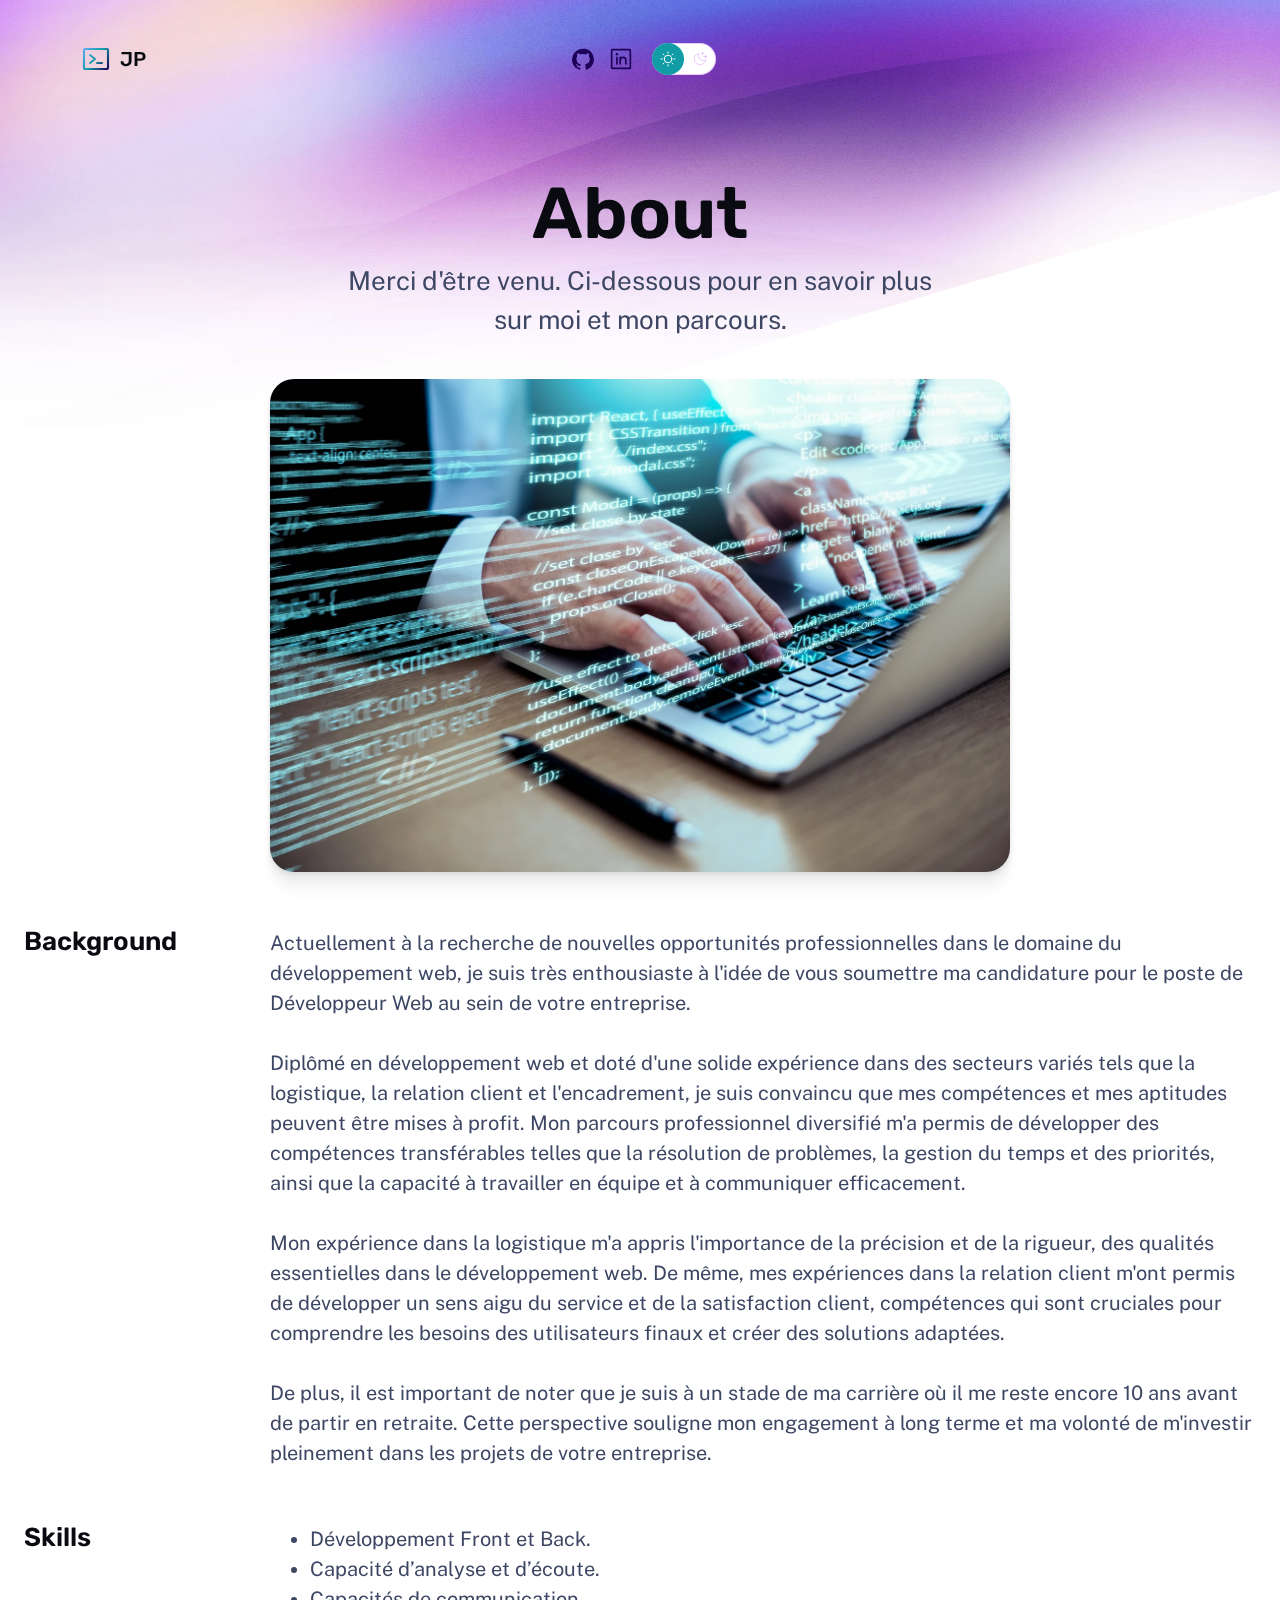
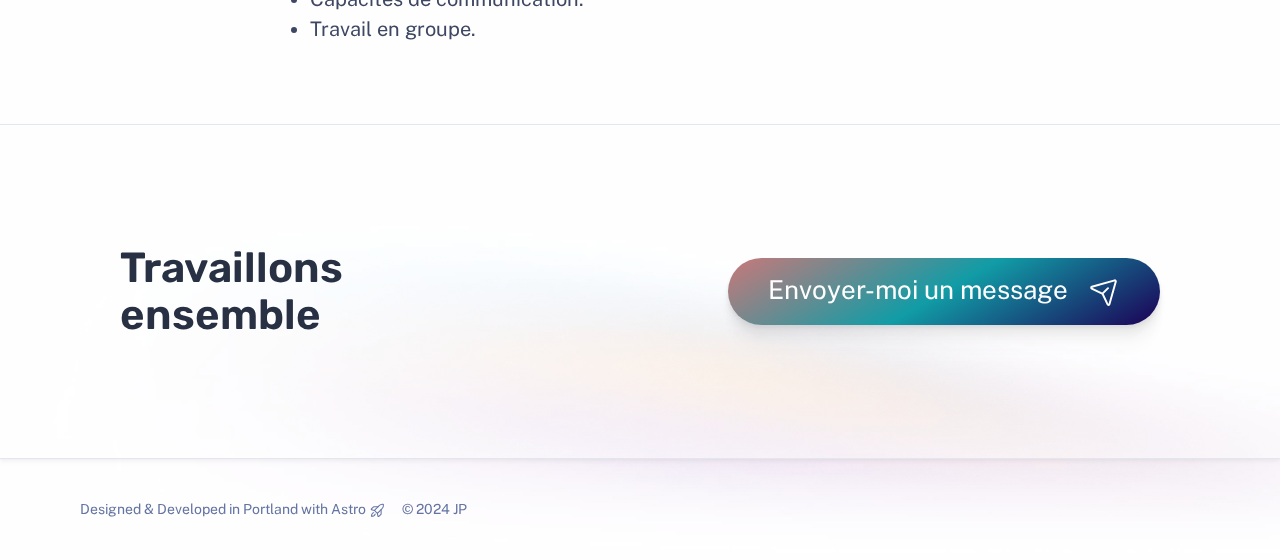
==== about/index.html @ 8d6f6d91 "first commit" ====
<!DOCTYPE html><html lang="fr" data-astro-cid-37fxchfa> <head><meta charset="UTF-8"><meta name="description" property="og:description" content="About Jean-Pierre François"><meta name="viewport" content="width=device-width"><meta name="generator" content="Astro v4.4.8"><title>About | JP</title><link rel="icon" type="image/svg+xml" href="/favicon.svg"><link rel="preconnect" href="https://fonts.googleapis.com"><link rel="preconnect" href="https://fonts.gstatic.com" crossorigin><link href="https://fonts.googleapis.com/css2?family=Public+Sans:ital,wght@0,400;0,700;1,400&family=Rubik:wght@500;600&display=swap" rel="stylesheet"><script>
	// This code is inlined in the head to make dark mode instant & blocking.
	const getThemePreference = () => {
		if (typeof localStorage !== 'undefined' && localStorage.getItem('theme')) {
			return localStorage.getItem('theme');
		}
		return window.matchMedia('(prefers-color-scheme: dark)').matches ? 'dark' : 'light';
	};
	const isDark = getThemePreference() === 'dark';
	document.documentElement.classList[isDark ? 'add' : 'remove']('theme-dark');

	if (typeof localStorage !== 'undefined') {
		// Watch the document element and persist user preference when it changes.
		const observer = new MutationObserver(() => {
			const isDark = document.documentElement.classList.contains('theme-dark');
			localStorage.setItem('theme', isDark ? 'dark' : 'light');
		});
		observer.observe(document.documentElement, { attributes: true, attributeFilter: ['class'] });
	}
</script><link rel="stylesheet" href="/_astro/about.D3i9K2QB.css" />
<style>a[data-astro-cid-balv45lp]{position:relative;display:flex;place-content:center;text-align:center;padding:.56em 2em;gap:.8em;color:var(--accent-text-over);text-decoration:none;line-height:1.1;border-radius:999rem;overflow:hidden;background:var(--gradient-accent-orange);box-shadow:var(--shadow-md);white-space:nowrap}@media (min-width: 20em){a[data-astro-cid-balv45lp]{font-size:var(--text-lg)}}a[data-astro-cid-balv45lp]:after{content:"";position:absolute;inset:0;pointer-events:none;transition:background-color var(--theme-transition);mix-blend-mode:overlay}a[data-astro-cid-balv45lp]:focus:after,a[data-astro-cid-balv45lp]:hover:after{background-color:hsla(var(--gray-999-basis),.3)}@media (min-width: 50em){a[data-astro-cid-balv45lp]{padding:1.125rem 2.5rem;font-size:var(--text-xl)}}aside[data-astro-cid-rcdzuq3a]{display:flex;flex-direction:column;align-items:center;gap:3rem;border-top:1px solid var(--gray-800);border-bottom:1px solid var(--gray-800);padding:5rem 1.5rem;background-color:var(--gray-999_40);box-shadow:var(--shadow-sm)}h2[data-astro-cid-rcdzuq3a]{font-size:var(--text-xl);text-align:center;max-width:15ch}@media (min-width: 50em){aside[data-astro-cid-rcdzuq3a]{padding:7.5rem;flex-direction:row;flex-wrap:wrap;justify-content:space-between}h2[data-astro-cid-rcdzuq3a]{font-size:var(--text-3xl);text-align:left}}
.about[data-astro-cid-kh7btl4r]{display:flex;flex-direction:column;gap:3.5rem}img[data-astro-cid-kh7btl4r]{margin-top:1.5rem;border-radius:1.5rem;box-shadow:var(--shadow-md)}section[data-astro-cid-kh7btl4r]{display:flex;flex-direction:column;gap:.5rem;color:var(--gray-200)}.section-title[data-astro-cid-kh7btl4r]{grid-column-start:1;font-size:var(--text-xl);color:var(--gray-0)}.content[data-astro-cid-kh7btl4r]{grid-column:2 / 4}.content[data-astro-cid-kh7btl4r] a{text-decoration:1px solid underline transparent;text-underline-offset:.25em;transition:text-decoration-color var(--theme-transition)}.content[data-astro-cid-kh7btl4r] a:hover,.content[data-astro-cid-kh7btl4r] a:focus{text-decoration-color:currentColor}@media (min-width: 50em){.about[data-astro-cid-kh7btl4r]{display:grid;grid-template-columns:1fr 60% 1fr}.about[data-astro-cid-kh7btl4r]>:first-child{grid-column-start:2}section[data-astro-cid-kh7btl4r]{display:contents;font-size:var(--text-lg)}}
svg[data-astro-cid-patnjmll]{vertical-align:middle;width:var(--size, 1em);height:var(--size, 1em)}
</style><script type="module">addEventListener("load",()=>document.documentElement.classList.add("loaded"));class i extends HTMLElement{constructor(){super(),this.appendChild(this.querySelector("template").content.cloneNode(!0));const t=this.querySelector("button"),e=document.getElementById("menu-content");e.hidden=!0,e.classList.add("menu-content");const n=s=>{t.setAttribute("aria-expanded",s?"true":"false"),e.hidden=!s};t.addEventListener("click",()=>n(e.hidden));const d=s=>{n(s.matches),t.hidden=s.matches},c=window.matchMedia("(min-width: 50em)");d(c),c.addEventListener("change",d)}}customElements.define("menu-button",i);class a extends HTMLElement{constructor(){super();const t=this.querySelector("button"),e=n=>{document.documentElement.classList[n?"add":"remove"]("theme-dark"),t.setAttribute("aria-pressed",String(n))};t.addEventListener("click",()=>e(!this.isDark())),e(this.isDark())}isDark(){return document.documentElement.classList.contains("theme-dark")}}customElements.define("theme-toggle",a);
</script></head> <body data-astro-cid-37fxchfa> <div class="stack backgrounds" data-astro-cid-37fxchfa> <nav data-astro-cid-dmqpwcec> <div class="menu-header" data-astro-cid-dmqpwcec> <a href="/" class="site-title" data-astro-cid-dmqpwcec> <svg xmlns="http://www.w3.org/2000/svg" width="40" height="40" viewBox="0 0 256 256" aria-hidden="true" stroke="url(#icon-gradient-3jbp74mn3)" fill="url(#icon-gradient-3jbp74mn3)" style="--size:1.6em" class="astro-patnjmll" data-astro-cid-patnjmll> <g data-astro-cid-patnjmll><path fill="none" stroke-linecap="round" stroke-linejoin="round" stroke-width="16" d="m80 96 40 32-40 32m56 0h40"/><rect width="192" height="160" x="32" y="48" fill="none" stroke-linecap="round" stroke-linejoin="round" stroke-width="16.97" rx="8.5"/></g> <linearGradient id="icon-gradient-3jbp74mn3" x1="23" x2="235" y1="43" y2="202" gradientUnits="userSpaceOnUse" data-astro-cid-patnjmll> <stop stop-color="var(--gradient-stop-1)" data-astro-cid-patnjmll></stop> <stop offset=".5" stop-color="var(--gradient-stop-2)" data-astro-cid-patnjmll></stop> <stop offset="1" stop-color="var(--gradient-stop-3)" data-astro-cid-patnjmll></stop> </linearGradient> </svg> 
JP
</a> <menu-button data-astro-cid-dmqpwcec> <template data-astro-cid-dmqpwcec> <button class="menu-button" aria-expanded="false" data-astro-cid-dmqpwcec> <span class="sr-only" data-astro-cid-dmqpwcec>Menu</span> <svg xmlns="http://www.w3.org/2000/svg" width="40" height="40" viewBox="0 0 256 256" aria-hidden="true" stroke="currentcolor" fill="currentcolor" class="astro-patnjmll" data-astro-cid-patnjmll> <g data-astro-cid-patnjmll><path stroke-linecap="round" stroke-linejoin="round" stroke-width="16" d="M40 128h176M40 64h176M40 192h176"/></g>  </svg>  </button> </template> </menu-button> </div> <!-- 	<noscript>
		<ul class="nav-items">
			{
				textLinks.map(({ label, href }) => (
					<li>
						<a
							aria-current={Astro.url.pathname === href}
							class:list={[
								'link',
								{
									active:
										Astro.url.pathname === href ||
										(href !== '/' && Astro.url.pathname.startsWith(href)),
								},
							]}
							href={href}
						>
							{label}
						</a>
					</li>
				))
			}
		</ul>
	</noscript> --> <noscript> <div class="menu-footer" data-astro-cid-dmqpwcec> <div class="socials" data-astro-cid-dmqpwcec> <a href="https://github.com/JeanPierreF" class="social" data-astro-cid-dmqpwcec> <span class="sr-only" data-astro-cid-dmqpwcec>GitHub</span> <svg xmlns="http://www.w3.org/2000/svg" width="40" height="40" viewBox="0 0 256 256" aria-hidden="true" stroke="currentcolor" fill="currentcolor" class="astro-patnjmll" data-astro-cid-patnjmll> <g data-astro-cid-patnjmll><g stroke-linecap="round" stroke-linejoin="round"><path fill="none" stroke-width="14.7" d="M55.7 167.2c13.9 1 21.3 13.1 22.2 14.6 4.2 7.2 10.4 9.6 18.3 7.1l1.1-3.4a60.3 60.3 0 0 1-25.8-11.9c-12-10.1-18-25.6-18-46.3"/><path fill="none" stroke-width="16" d="M61.4 205.1a24.5 24.5 0 0 1-3-6.1c-3.2-7.9-7.1-10.6-7.8-11.1l-1-.6c-2.4-1.6-9.5-6.5-7.2-13.9 1.4-4.5 6-7.2 12.3-7.2h.8c4 .3 7.6 1.5 10.7 3.2-9.1-10.1-13.6-24.3-13.6-42.3 0-11.3 3.5-21.7 10.1-30.4A46.7 46.7 0 0 1 65 67.3a8.3 8.3 0 0 1 5-4.7c2.8-.9 13.3-2.7 33.2 9.9a105 105 0 0 1 50.5 0c19.9-12.6 30.4-10.8 33.2-9.9 2.3.7 4.1 2.4 5 4.7 5 12.7 4 23.2 2.6 29.4 6.7 8.7 10 18.9 10 30.4 0 42.6-25.8 54.7-43.6 58.7 1.4 4.1 2.2 8.8 2.2 13.7l-.1 23.4v2.3"/><path fill="none" stroke-width="16" d="M160.9 185.7c1.4 4.1 2.2 8.8 2.2 13.7l-.1 23.4v2.3A98.6 98.6 0 1 0 61.4 205c-1.4-2.1-11.3-17.5-11.8-17.8-2.4-1.6-9.5-6.5-7.2-13.9 1.4-4.5 6-7.2 12.3-7.2h.8c4 .3 7.6 1.5 10.7 3.2-9.1-10.1-13.6-24.3-13.6-42.3 0-11.3 3.5-21.7 10.1-30.4A46.4 46.4 0 0 1 65 67.3a8.3 8.3 0 0 1 5-4.7c2.8-.9 13.3-2.7 33.2 9.9a105 105 0 0 1 50.5 0c19.9-12.6 30.4-10.8 33.2-9.9 2.3.7 4.1 2.4 5 4.7 5 12.7 4 23.2 2.6 29.4 6.7 8.7 10 18.9 10 30.4.1 42.6-25.8 54.7-43.6 58.6z"/><path fill="none" stroke-width="18.7" d="m170.1 203.3 17.3-12 17.2-18.7 9.5-26.6v-27.9l-9.5-27.5" /><path fill="none" stroke-width="22.7" d="m92.1 57.3 23.3-4.6 18.7-1.4 29.3 5.4m-110 32.6-8 16-4 21.4.6 20.3 3.4 13" /><path fill="none" stroke-width="13.3" d="M28.8 133a100 100 0 0 0 66.9 94.4v-8.7c-22.4 1.8-33-11.5-35.6-19.8-3.4-8.6-7.8-11.4-8.5-11.8"/></g></g>  </svg>  </a><a href="https://www.linkedin.com/in/jean-pierre-francois-687040258" class="social" data-astro-cid-dmqpwcec> <span class="sr-only" data-astro-cid-dmqpwcec>Linkedin</span> <svg xmlns="http://www.w3.org/2000/svg" width="40" height="40" viewBox="0 0 256 256" aria-hidden="true" stroke="currentcolor" fill="currentcolor" class="astro-patnjmll" data-astro-cid-patnjmll> <g data-astro-cid-patnjmll><rect width="184" height="184" x="36" y="36" fill="none" stroke-linecap="round" stroke-linejoin="round" stroke-width="16" rx="8"/><path fill="none" stroke-linecap="round" stroke-linejoin="round" stroke-width="16" d="M120 112v64m-32-64v64m32-36a28 28 0 0 1 56 0v36"/><circle stroke="none" cx="88" cy="80" r="12"/></g>  </svg>  </a> </div> </div> </noscript> <div id="menu-content" hidden data-astro-cid-dmqpwcec> <!-- 		<ul class="nav-items">
			{
				textLinks.map(({ label, href }) => (
					<li>
						<a
							aria-current={Astro.url.pathname === href}
							class:list={[
								'link',
								{
									active:
										Astro.url.pathname === href ||
										(href !== '/' && Astro.url.pathname.startsWith(href)),
								},
							]}
							href={href}
						>
							{label}
						</a>
					</li>
				))
			}
		</ul> --> <div class="menu-footer" data-astro-cid-dmqpwcec> <div class="socials" data-astro-cid-dmqpwcec> <a href="https://github.com/JeanPierreF" class="social" data-astro-cid-dmqpwcec> <span class="sr-only" data-astro-cid-dmqpwcec>GitHub</span> <svg xmlns="http://www.w3.org/2000/svg" width="40" height="40" viewBox="0 0 256 256" aria-hidden="true" stroke="currentcolor" fill="currentcolor" class="astro-patnjmll" data-astro-cid-patnjmll> <g data-astro-cid-patnjmll><g stroke-linecap="round" stroke-linejoin="round"><path fill="none" stroke-width="14.7" d="M55.7 167.2c13.9 1 21.3 13.1 22.2 14.6 4.2 7.2 10.4 9.6 18.3 7.1l1.1-3.4a60.3 60.3 0 0 1-25.8-11.9c-12-10.1-18-25.6-18-46.3"/><path fill="none" stroke-width="16" d="M61.4 205.1a24.5 24.5 0 0 1-3-6.1c-3.2-7.9-7.1-10.6-7.8-11.1l-1-.6c-2.4-1.6-9.5-6.5-7.2-13.9 1.4-4.5 6-7.2 12.3-7.2h.8c4 .3 7.6 1.5 10.7 3.2-9.1-10.1-13.6-24.3-13.6-42.3 0-11.3 3.5-21.7 10.1-30.4A46.7 46.7 0 0 1 65 67.3a8.3 8.3 0 0 1 5-4.7c2.8-.9 13.3-2.7 33.2 9.9a105 105 0 0 1 50.5 0c19.9-12.6 30.4-10.8 33.2-9.9 2.3.7 4.1 2.4 5 4.7 5 12.7 4 23.2 2.6 29.4 6.7 8.7 10 18.9 10 30.4 0 42.6-25.8 54.7-43.6 58.7 1.4 4.1 2.2 8.8 2.2 13.7l-.1 23.4v2.3"/><path fill="none" stroke-width="16" d="M160.9 185.7c1.4 4.1 2.2 8.8 2.2 13.7l-.1 23.4v2.3A98.6 98.6 0 1 0 61.4 205c-1.4-2.1-11.3-17.5-11.8-17.8-2.4-1.6-9.5-6.5-7.2-13.9 1.4-4.5 6-7.2 12.3-7.2h.8c4 .3 7.6 1.5 10.7 3.2-9.1-10.1-13.6-24.3-13.6-42.3 0-11.3 3.5-21.7 10.1-30.4A46.4 46.4 0 0 1 65 67.3a8.3 8.3 0 0 1 5-4.7c2.8-.9 13.3-2.7 33.2 9.9a105 105 0 0 1 50.5 0c19.9-12.6 30.4-10.8 33.2-9.9 2.3.7 4.1 2.4 5 4.7 5 12.7 4 23.2 2.6 29.4 6.7 8.7 10 18.9 10 30.4.1 42.6-25.8 54.7-43.6 58.6z"/><path fill="none" stroke-width="18.7" d="m170.1 203.3 17.3-12 17.2-18.7 9.5-26.6v-27.9l-9.5-27.5" /><path fill="none" stroke-width="22.7" d="m92.1 57.3 23.3-4.6 18.7-1.4 29.3 5.4m-110 32.6-8 16-4 21.4.6 20.3 3.4 13" /><path fill="none" stroke-width="13.3" d="M28.8 133a100 100 0 0 0 66.9 94.4v-8.7c-22.4 1.8-33-11.5-35.6-19.8-3.4-8.6-7.8-11.4-8.5-11.8"/></g></g>  </svg>  </a><a href="https://www.linkedin.com/in/jean-pierre-francois-687040258" class="social" data-astro-cid-dmqpwcec> <span class="sr-only" data-astro-cid-dmqpwcec>Linkedin</span> <svg xmlns="http://www.w3.org/2000/svg" width="40" height="40" viewBox="0 0 256 256" aria-hidden="true" stroke="currentcolor" fill="currentcolor" class="astro-patnjmll" data-astro-cid-patnjmll> <g data-astro-cid-patnjmll><rect width="184" height="184" x="36" y="36" fill="none" stroke-linecap="round" stroke-linejoin="round" stroke-width="16" rx="8"/><path fill="none" stroke-linecap="round" stroke-linejoin="round" stroke-width="16" d="M120 112v64m-32-64v64m32-36a28 28 0 0 1 56 0v36"/><circle stroke="none" cx="88" cy="80" r="12"/></g>  </svg>  </a> </div> <div class="theme-toggle" data-astro-cid-dmqpwcec> <theme-toggle data-astro-cid-x3pjskd3> <button data-astro-cid-x3pjskd3> <span class="sr-only" data-astro-cid-x3pjskd3>Dark theme</span> <span class="icon light" data-astro-cid-x3pjskd3><svg xmlns="http://www.w3.org/2000/svg" width="40" height="40" viewBox="0 0 256 256" aria-hidden="true" stroke="currentcolor" fill="currentcolor" class="astro-patnjmll" data-astro-cid-patnjmll> <g data-astro-cid-patnjmll><circle cx="128" cy="128" r="60" fill="none" stroke-linecap="round" stroke-linejoin="round" stroke-width="16"/><path fill="none" stroke-linecap="round" stroke-linejoin="round" stroke-width="16" d="M128 36V16M63 63 49 49m-13 79H16m47 65-14 14m79 13v20m65-47 14 14m13-79h20m-47-65 14-14"/></g>  </svg> </span> <span class="icon dark" data-astro-cid-x3pjskd3><svg xmlns="http://www.w3.org/2000/svg" width="40" height="40" viewBox="0 0 256 256" aria-hidden="true" stroke="currentcolor" fill="currentcolor" class="astro-patnjmll" data-astro-cid-patnjmll> <g data-astro-cid-patnjmll><path fill="none" stroke-linecap="round" stroke-linejoin="round" stroke-width="16" d="M216 112V64m24 24h-48m-24-64v32m16-16h-32m65 113A92 92 0 0 1 103 39h0a92 92 0 1 0 114 114Z"/></g>  </svg> </span> </button> </theme-toggle>   </div> </div> </div> </nav>    <div class="stack gap-20" data-astro-cid-kh7btl4r> <main class="wrapper about" data-astro-cid-kh7btl4r> <div class="hero stack gap-4 center" data-astro-cid-bbe6dxrz> <div class="stack gap-2" data-astro-cid-bbe6dxrz> <h1 class="title" data-astro-cid-bbe6dxrz>About</h1> <p class="tagline" data-astro-cid-bbe6dxrz>Merci d&#39;être venu. Ci-dessous pour en savoir plus sur moi et mon parcours.</p> </div>  <img width="1553" height="873" src="/assets/abouthero.webp" alt="Jeanine White at work with a colleague" data-astro-cid-kh7btl4r>  </div>  <section data-astro-cid-kh7btl4r> <h2 class="section-title" data-astro-cid-kh7btl4r>Background</h2> <div class="content" data-astro-cid-kh7btl4r> <p data-astro-cid-kh7btl4r>
Actuellement à la recherche de nouvelles opportunités professionnelles dans le domaine du développement web, je suis très enthousiaste à l'idée de vous soumettre ma candidature pour le poste de Développeur Web au sein de votre entreprise.
</p> <br data-astro-cid-kh7btl4r> <p data-astro-cid-kh7btl4r>
Diplômé en développement web et doté d'une solide expérience dans des secteurs variés tels que la logistique, la relation client et l'encadrement, je suis convaincu que mes compétences et mes aptitudes peuvent être mises à profit. Mon parcours professionnel diversifié m'a permis de développer des compétences transférables telles que la résolution de problèmes, la gestion du temps et des priorités, ainsi que la capacité à travailler en équipe et à communiquer efficacement.
</p> <br data-astro-cid-kh7btl4r> <p data-astro-cid-kh7btl4r>
Mon expérience dans la logistique m'a appris l'importance de la précision et de la rigueur, des qualités essentielles dans le développement web. De même, mes expériences dans la relation client m'ont permis de développer un sens aigu du service et de la satisfaction client, compétences qui sont cruciales pour comprendre les besoins des utilisateurs finaux et créer des solutions adaptées.
</p> <br data-astro-cid-kh7btl4r> <p data-astro-cid-kh7btl4r>
De plus, il est important de noter que je suis à un stade de ma carrière où il me reste encore 10 ans avant de partir en retraite. Cette perspective souligne mon engagement à long terme et ma volonté de m'investir pleinement dans les projets de votre entreprise.
</p> </div> </section> <section data-astro-cid-kh7btl4r> <h2 class="section-title" data-astro-cid-kh7btl4r>Skills</h2> <div class="content" data-astro-cid-kh7btl4r> <ul data-astro-cid-kh7btl4r> <li data-astro-cid-kh7btl4r>Développement Front et Back.</li> <li data-astro-cid-kh7btl4r>Capacité d’analyse et d’écoute.</li> <li data-astro-cid-kh7btl4r>Capacités de communication.</li> <li data-astro-cid-kh7btl4r>Travail en groupe.</li> </ul> </div> </section> </main> <aside data-astro-cid-rcdzuq3a> <h2 data-astro-cid-rcdzuq3a>Travaillons ensemble</h2> <a href="mailto:me@example.com" data-astro-cid-balv45lp>
Envoyer-moi un message
<svg xmlns="http://www.w3.org/2000/svg" width="40" height="40" viewBox="0 0 256 256" aria-hidden="true" stroke="currentcolor" fill="currentcolor" style="--size:1.2em" class="astro-patnjmll" data-astro-cid-patnjmll> <g data-astro-cid-patnjmll><path fill="none" stroke-linecap="round" stroke-linejoin="round" stroke-width="16" d="M210.3 35.9 23.9 88.4a8 8 0 0 0-1.2 15l85.6 40.5a7.8 7.8 0 0 1 3.8 3.8l40.5 85.6a8 8 0 0 0 15-1.2l52.5-186.4a7.9 7.9 0 0 0-9.8-9.8Zm-99.4 109.2 45.2-45.2"/></g>  </svg>  </a>  </aside>  </div>  <footer data-astro-cid-sz7xmlte> <div class="group" data-astro-cid-sz7xmlte> <p data-astro-cid-sz7xmlte>
Designed & Developed in Portland with <a href="https://astro.build/" data-astro-cid-sz7xmlte>Astro</a> <svg xmlns="http://www.w3.org/2000/svg" width="40" height="40" viewBox="0 0 256 256" aria-hidden="true" stroke="currentcolor" fill="currentcolor" style="--size:1.2em" class="astro-patnjmll" data-astro-cid-patnjmll> <g data-astro-cid-patnjmll><path fill="none" stroke-linecap="round" stroke-linejoin="round" stroke-width="16" d="M94.1 184.6c-11.4 33.9-56.6 33.9-56.6 33.9s0-45.2 33.9-56.6m124.5-56.5L128 173.3 82.7 128l67.9-67.9C176.3 34.4 202 34.7 213 36.3a7.8 7.8 0 0 1 6.7 6.7c1.6 11 1.9 36.7-23.8 62.4Z"/><path fill="none" stroke-linecap="round" stroke-linejoin="round" stroke-width="16" d="M184.6 116.7v64.6a8 8 0 0 1-2.4 5.6l-32.3 32.4a8 8 0 0 1-13.5-4.1l-8.4-41.9m11.3-101.9H74.7a8 8 0 0 0-5.6 2.4l-32.4 32.3a8 8 0 0 0 4.1 13.5l41.9 8.4"/></g>  </svg>  </p> <p data-astro-cid-sz7xmlte>&copy; 2024 JP</p> </div> <p class="socials" data-astro-cid-sz7xmlte> <!-- 		<a href="https://twitter.com/me"> Twitter</a>
		<a href="https://github.com/me"> GitHub</a>
		<a href="https://codepen.io/me"> CodePen</a> --> </p> </footer>  </div>   </body> </html>
---- _astro/about.D3i9K2QB.css ----
.hero[data-astro-cid-bbe6dxrz]{font-size:var(--text-lg);text-align:center}.title[data-astro-cid-bbe6dxrz],.tagline[data-astro-cid-bbe6dxrz]{max-width:37ch;margin-inline:auto}.title[data-astro-cid-bbe6dxrz]{font-size:var(--text-3xl);color:var(--gray-0)}@media (min-width: 50em){.hero[data-astro-cid-bbe6dxrz]{font-size:var(--text-xl)}.start[data-astro-cid-bbe6dxrz]{text-align:start}.start[data-astro-cid-bbe6dxrz] .title[data-astro-cid-bbe6dxrz],.start[data-astro-cid-bbe6dxrz] .tagline[data-astro-cid-bbe6dxrz]{margin-inline:unset}.title[data-astro-cid-bbe6dxrz]{font-size:var(--text-5xl)}}:root{--gray-0: #090b11;--gray-50: #141925;--gray-100: #283044;--gray-200: #3d4663;--gray-300: #505d84;--gray-400: #6474a2;--gray-500: #8490b5;--gray-600: #a3acc8;--gray-700: #c3cadb;--gray-800: #e3e6ee;--gray-900: #f3f4f7;--gray-999-basis: 0, 0%, 100%;--gray-999_40: hsla(var(--gray-999-basis), .4);--gray-999: #ffffff;--accent-light: #61aef6;--accent-regular: #119ca6;--accent-dark: #1c0056;--accent-overlay: hsla(280, 89%, 67%, .33);--accent-subtle-overlay: var(--accent-overlay);--accent-text-over: var(--gray-999);--link-color: var(--accent-regular);--gradient-stop-1: var(--accent-light);--gradient-stop-2: var(--accent-regular);--gradient-stop-3: var(--accent-dark);--gradient-subtle: linear-gradient(150deg, var(--gray-900) 19%, var(--gray-999) 150%);--gradient-accent: linear-gradient( 150deg, var(--gradient-stop-1), var(--gradient-stop-2), var(--gradient-stop-3) );--gradient-accent-orange: linear-gradient( 150deg, #ca7879, var(--accent-regular), var(--accent-dark) );--gradient-stroke: linear-gradient(180deg, var(--gray-900), var(--gray-700));--shadow-sm: 0px 6px 3px rgba(9, 11, 17, .01), 0px 4px 2px rgba(9, 11, 17, .01), 0px 2px 2px rgba(9, 11, 17, .02), 0px 0px 1px rgba(9, 11, 17, .03);--shadow-md: 0px 28px 11px rgba(9, 11, 17, .01), 0px 16px 10px rgba(9, 11, 17, .03), 0px 7px 7px rgba(9, 11, 17, .05), 0px 2px 4px rgba(9, 11, 17, .06);--shadow-lg: 0px 62px 25px rgba(9, 11, 17, .01), 0px 35px 21px rgba(9, 11, 17, .05), 0px 16px 16px rgba(9, 11, 17, .1), 0px 4px 9px rgba(9, 11, 17, .12);--text-sm: .875rem;--text-base: 1rem;--text-md: 1.125rem;--text-lg: 1.25rem;--text-xl: 1.625rem;--text-2xl: 2.125rem;--text-3xl: 2.625rem;--text-4xl: 3.5rem;--text-5xl: 4.5rem;--font-system: system-ui, -apple-system, BlinkMacSystemFont, "Segoe UI", Roboto, Oxygen, Ubuntu, Cantarell, "Open Sans", "Helvetica Neue", sans-serif;--font-body: "Public Sans", var(--font-system);--font-brand: Rubik, var(--font-system);--theme-transition: .2s ease-in-out}:root.theme-dark{--gray-0: #ffffff;--gray-50: #f3f4f7;--gray-100: #e3e6ee;--gray-200: #c3cadb;--gray-300: #a3acc8;--gray-400: #8490b5;--gray-500: #6474a2;--gray-600: #505d84;--gray-700: #3d4663;--gray-800: #283044;--gray-900: #141925;--gray-999-basis: 225, 31%, 5%;--gray-999: #090b11;--accent-light: #1c0056;--accent-regular: #119ca6;--accent-dark: #61aef6;--accent-overlay: hsla(280, 89%, 67%, .33);--accent-subtle-overlay: hsla(281, 81%, 36%, .33);--accent-text-over: var(--gray-0);--link-color: var(--accent-dark);--gradient-stop-1: #4c11c6;--gradient-subtle: linear-gradient(150deg, var(--gray-900) 19%, var(--gray-999) 81%);--gradient-accent-orange: linear-gradient( 150deg, #ca7879, var(--accent-regular), var(--accent-light) );--gradient-stroke: linear-gradient(180deg, var(--gray-600), var(--gray-800));--shadow-sm: 0px 6px 3px rgba(255, 255, 255, .01), 0px 4px 2px rgba(255, 255, 255, .01), 0px 2px 2px rgba(255, 255, 255, .02), 0px 0px 1px rgba(255, 255, 255, .03);--shadow-md: 0px 28px 11px rgba(255, 255, 255, .01), 0px 16px 10px rgba(255, 255, 255, .03), 0px 7px 7px rgba(255, 255, 255, .05), 0px 2px 4px rgba(255, 255, 255, .06);--shadow-lg: 0px 62px 25px rgba(255, 255, 255, .01), 0px 35px 21px rgba(255, 255, 255, .05), 0px 16px 16px rgba(255, 255, 255, .1), 0px 4px 9px rgba(255, 255, 255, .12)}html,body{min-height:100%;overflow-x:hidden}body{background-color:var(--gray-999);color:var(--gray-200);font-family:var(--font-body);-webkit-font-smoothing:antialiased;line-height:1.5}*,*:after,*:before{box-sizing:border-box;margin:0}img{max-width:100%;height:auto}a{color:var(--link-color)}h1,h2,h3,h4,h5{line-height:1.1;font-family:var(--font-brand);font-weight:600;color:var(--gray-100)}h1{font-size:var(--text-5xl)}h2{font-size:var(--text-4xl)}h3{font-size:var(--text-3xl)}h4{font-size:var(--text-2xl)}h5{font-size:var(--text-xl)}.sr-only{position:absolute;width:1px;height:1px;padding:0;margin:-1px;overflow:hidden;clip:rect(0,0,0,0);white-space:nowrap;border-width:0}.wrapper{width:100%;max-width:83rem;margin-inline:auto;padding-inline:1.5rem}.stack{display:flex;flex-direction:column}.gap-2{gap:.5rem}.gap-4{gap:1rem}.gap-8{gap:2rem}.gap-10{gap:2.5rem}.gap-15{gap:3.75rem}.gap-20{gap:5rem}.gap-30{gap:7.5rem}.gap-48{gap:12rem}@media (min-width: 50em){.lg\:gap-2{gap:.5rem}.lg\:gap-4{gap:1rem}.lg\:gap-8{gap:2rem}.lg\:gap-10{gap:2.5rem}.lg\:gap-15{gap:3.75rem}.lg\:gap-20{gap:5rem}.lg\:gap-30{gap:7.5rem}.lg\:gap-48{gap:12rem}}button[data-astro-cid-x3pjskd3]{display:flex;border:0;border-radius:999rem;padding:0;background-color:var(--gray-999);box-shadow:inset 0 0 0 1px var(--accent-overlay);cursor:pointer}.icon[data-astro-cid-x3pjskd3]{z-index:1;position:relative;display:flex;padding:.5rem;width:2rem;height:2rem;font-size:1rem;color:var(--accent-overlay)}.icon[data-astro-cid-x3pjskd3].light:before{content:"";z-index:-1;position:absolute;inset:0;background-color:var(--accent-regular);border-radius:999rem}.theme-dark .icon[data-astro-cid-x3pjskd3].light:before{transform:translate(100%)}.theme-dark .icon[data-astro-cid-x3pjskd3].dark,html:not(.theme-dark) .icon[data-astro-cid-x3pjskd3].light,button[data-astro-cid-x3pjskd3][aria-pressed=false] .icon[data-astro-cid-x3pjskd3].light{color:var(--accent-text-over)}@media (prefers-reduced-motion: no-preference){.icon[data-astro-cid-x3pjskd3],.icon[data-astro-cid-x3pjskd3].light:before{transition:transform var(--theme-transition),color var(--theme-transition)}}@media (forced-colors: active){.icon[data-astro-cid-x3pjskd3].light:before{background-color:SelectedItem}}nav[data-astro-cid-dmqpwcec]{z-index:9999;position:relative;font-family:var(--font-brand);font-weight:500;margin-bottom:3.5rem}.menu-header[data-astro-cid-dmqpwcec]{display:flex;justify-content:space-between;gap:.5rem;padding:1.5rem}.site-title[data-astro-cid-dmqpwcec]{display:flex;gap:.5rem;align-items:center;line-height:1.1;color:var(--gray-0);text-decoration:none}.menu-button[data-astro-cid-dmqpwcec]{position:relative;display:flex;border:0;border-radius:999rem;padding:.5rem;font-size:1.5rem;color:var(--gray-300);background:radial-gradient(var(--gray-900),var(--gray-800) 150%);box-shadow:var(--shadow-md)}.menu-button[data-astro-cid-dmqpwcec][aria-expanded=true]{color:var(--gray-0);background:linear-gradient(180deg,var(--gray-600),transparent),radial-gradient(var(--gray-900),var(--gray-800) 150%)}.menu-button[data-astro-cid-dmqpwcec][hidden]{display:none}.menu-button[data-astro-cid-dmqpwcec]:before{position:absolute;inset:-1px;content:"";background:var(--gradient-stroke);border-radius:999rem;z-index:-1}.menu-content[data-astro-cid-dmqpwcec]{position:absolute;left:0;right:0}.nav-items[data-astro-cid-dmqpwcec]{margin:0;display:flex;flex-direction:column;gap:1rem;font-size:var(--text-md);line-height:1.2;list-style:none;padding:2rem;background-color:var(--gray-999);border-bottom:1px solid var(--gray-800)}.link[data-astro-cid-dmqpwcec]{display:inline-block;color:var(--gray-300);text-decoration:none}.link[data-astro-cid-dmqpwcec].active{color:var(--gray-0)}.menu-footer[data-astro-cid-dmqpwcec]{--icon-size: var(--text-xl);--icon-padding: .5rem;display:flex;justify-content:space-between;gap:.75rem;padding:1.5rem 2rem 1.5rem 1.5rem;background-color:var(--gray-999);border-radius:0 0 .75rem .75rem;box-shadow:var(--shadow-lg)}.socials[data-astro-cid-dmqpwcec]{display:flex;flex-wrap:wrap;gap:.625rem;font-size:var(--icon-size)}.social[data-astro-cid-dmqpwcec]{display:flex;padding:var(--icon-padding);text-decoration:none;color:var(--accent-dark);transition:color var(--theme-transition)}.social[data-astro-cid-dmqpwcec]:hover,.social[data-astro-cid-dmqpwcec]:focus{color:var(--accent-text-over)}.theme-toggle[data-astro-cid-dmqpwcec]{display:flex;align-items:center;height:calc(var(--icon-size) + 2 * var(--icon-padding))}@media (min-width: 50em){nav[data-astro-cid-dmqpwcec]{display:grid;grid-template-columns:1fr auto 1fr;align-items:center;padding:2.5rem 5rem;gap:1rem}.menu-header[data-astro-cid-dmqpwcec]{padding:0}.site-title[data-astro-cid-dmqpwcec]{font-size:var(--text-lg)}.menu-content[data-astro-cid-dmqpwcec]{display:contents}.nav-items[data-astro-cid-dmqpwcec]{position:relative;flex-direction:row;font-size:var(--text-sm);border-radius:999rem;border:0;padding:.5rem .5625rem;background:radial-gradient(var(--gray-900),var(--gray-800) 150%);box-shadow:var(--shadow-md)}.nav-items[data-astro-cid-dmqpwcec]:before{position:absolute;inset:-1px;content:"";background:var(--gradient-stroke);border-radius:999rem;z-index:-1}.link[data-astro-cid-dmqpwcec]{padding:.5rem 1rem;border-radius:999rem;transition:color var(--theme-transition),background-color var(--theme-transition)}.link[data-astro-cid-dmqpwcec]:hover,.link[data-astro-cid-dmqpwcec]:focus{color:var(--gray-100);background-color:var(--accent-subtle-overlay)}.link[data-astro-cid-dmqpwcec].active{color:var(--accent-text-over);background-color:var(--accent-regular)}.menu-footer[data-astro-cid-dmqpwcec]{--icon-padding: .375rem;justify-self:flex-end;align-items:center;padding:0;background-color:transparent;box-shadow:none}.socials[data-astro-cid-dmqpwcec]{display:none}}@media (min-width: 60em){.socials[data-astro-cid-dmqpwcec]{display:flex;justify-content:flex-end;gap:0}}@media (forced-colors: active){.link[data-astro-cid-dmqpwcec].active{color:SelectedItem}}footer[data-astro-cid-sz7xmlte]{display:flex;flex-direction:column;gap:3rem;margin-top:auto;padding:3rem 2rem;text-align:center;color:var(--gray-400);font-size:var(--text-sm)}footer[data-astro-cid-sz7xmlte] a[data-astro-cid-sz7xmlte]{color:var(--gray-400);text-decoration:1px solid underline transparent;text-underline-offset:.25em;transition:text-decoration-color var(--theme-transition)}footer[data-astro-cid-sz7xmlte] a[data-astro-cid-sz7xmlte]:hover,footer[data-astro-cid-sz7xmlte] a[data-astro-cid-sz7xmlte]:focus{text-decoration-color:currentColor}.group[data-astro-cid-sz7xmlte]{display:flex;flex-direction:column;gap:.5rem}.socials[data-astro-cid-sz7xmlte]{display:flex;justify-content:center;gap:1rem;flex-wrap:wrap}@media (min-width: 50em){footer[data-astro-cid-sz7xmlte]{flex-direction:row;justify-content:space-between;padding:2.5rem 5rem}.group[data-astro-cid-sz7xmlte]{flex-direction:row;gap:1rem;flex-wrap:wrap}.socials[data-astro-cid-sz7xmlte]{justify-content:flex-end}}:root{--_placeholder-bg: linear-gradient(transparent, transparent);--bg-image-main: url(/assets/backgrounds/bg-main-light-800w.jpg);--bg-image-main-curves: url(/assets/backgrounds/bg-main-light.svg);--bg-image-subtle-1: var(--_placeholder-bg);--bg-image-subtle-2: var(--_placeholder-bg);--bg-image-footer: var(--_placeholder-bg);--bg-svg-blend-mode: overlay;--bg-blend-mode: darken;--bg-image-aspect-ratio: 2.25;--bg-scale: 1.68;--bg-aspect-ratio: calc(var(--bg-image-aspect-ratio) / var(--bg-scale));--bg-gradient-size: calc(var(--bg-scale) * 100%)}:root.theme-dark{--bg-image-main: url(/assets/backgrounds/bg-main-dark-800w.jpg);--bg-image-main-curves: url(/assets/backgrounds/bg-main-dark.svg);--bg-svg-blend-mode: darken;--bg-blend-mode: lighten}:root.loaded{--bg-image-subtle-1: url(/assets/backgrounds/bg-subtle-1-light-800w.jpg);--bg-image-subtle-2: url(/assets/backgrounds/bg-subtle-2-light-800w.jpg);--bg-image-footer: url(/assets/backgrounds/bg-footer-light-800w.jpg)}:root.loaded.theme-dark{--bg-image-subtle-1: url(/assets/backgrounds/bg-subtle-1-dark-800w.jpg);--bg-image-subtle-2: url(/assets/backgrounds/bg-subtle-2-dark-800w.jpg);--bg-image-footer: url(/assets/backgrounds/bg-footer-dark-800w.jpg)}@media (min-width: 50em){:root{--bg-scale: 1;--bg-image-main: url(/assets/backgrounds/bg-main-light-1440w.jpg)}:root.theme-dark{--bg-image-main: url(/assets/backgrounds/bg-main-dark-1440w.jpg)}:root.loaded{--bg-image-subtle-1: url(/assets/backgrounds/bg-subtle-1-light-1440w.jpg);--bg-image-subtle-2: url(/assets/backgrounds/bg-subtle-2-light-1440w.jpg);--bg-image-footer: url(/assets/backgrounds/bg-footer-light-1440w.jpg)}:root.loaded.theme-dark{--bg-image-subtle-1: url(/assets/backgrounds/bg-subtle-1-dark-1440w.jpg);--bg-image-subtle-2: url(/assets/backgrounds/bg-subtle-2-dark-1440w.jpg);--bg-image-footer: url(/assets/backgrounds/bg-footer-dark-1440w.jpg)}}.backgrounds[data-astro-cid-37fxchfa]{min-height:100%;isolation:isolate;background:url(/assets/backgrounds/noise.png) top center/220px repeat,var(--bg-image-footer) bottom center/var(--bg-gradient-size) no-repeat,var(--bg-image-main-curves) top center/var(--bg-gradient-size) no-repeat,var(--bg-image-main) top center/var(--bg-gradient-size) no-repeat,var(--gray-999);background-blend-mode:overlay,var(--bg-blend-mode),var(--bg-svg-blend-mode),normal,normal}@media (forced-colors: active){.backgrounds[data-astro-cid-37fxchfa]{background:none;background-blend-mode:none;--bg-gradient-size: none}}
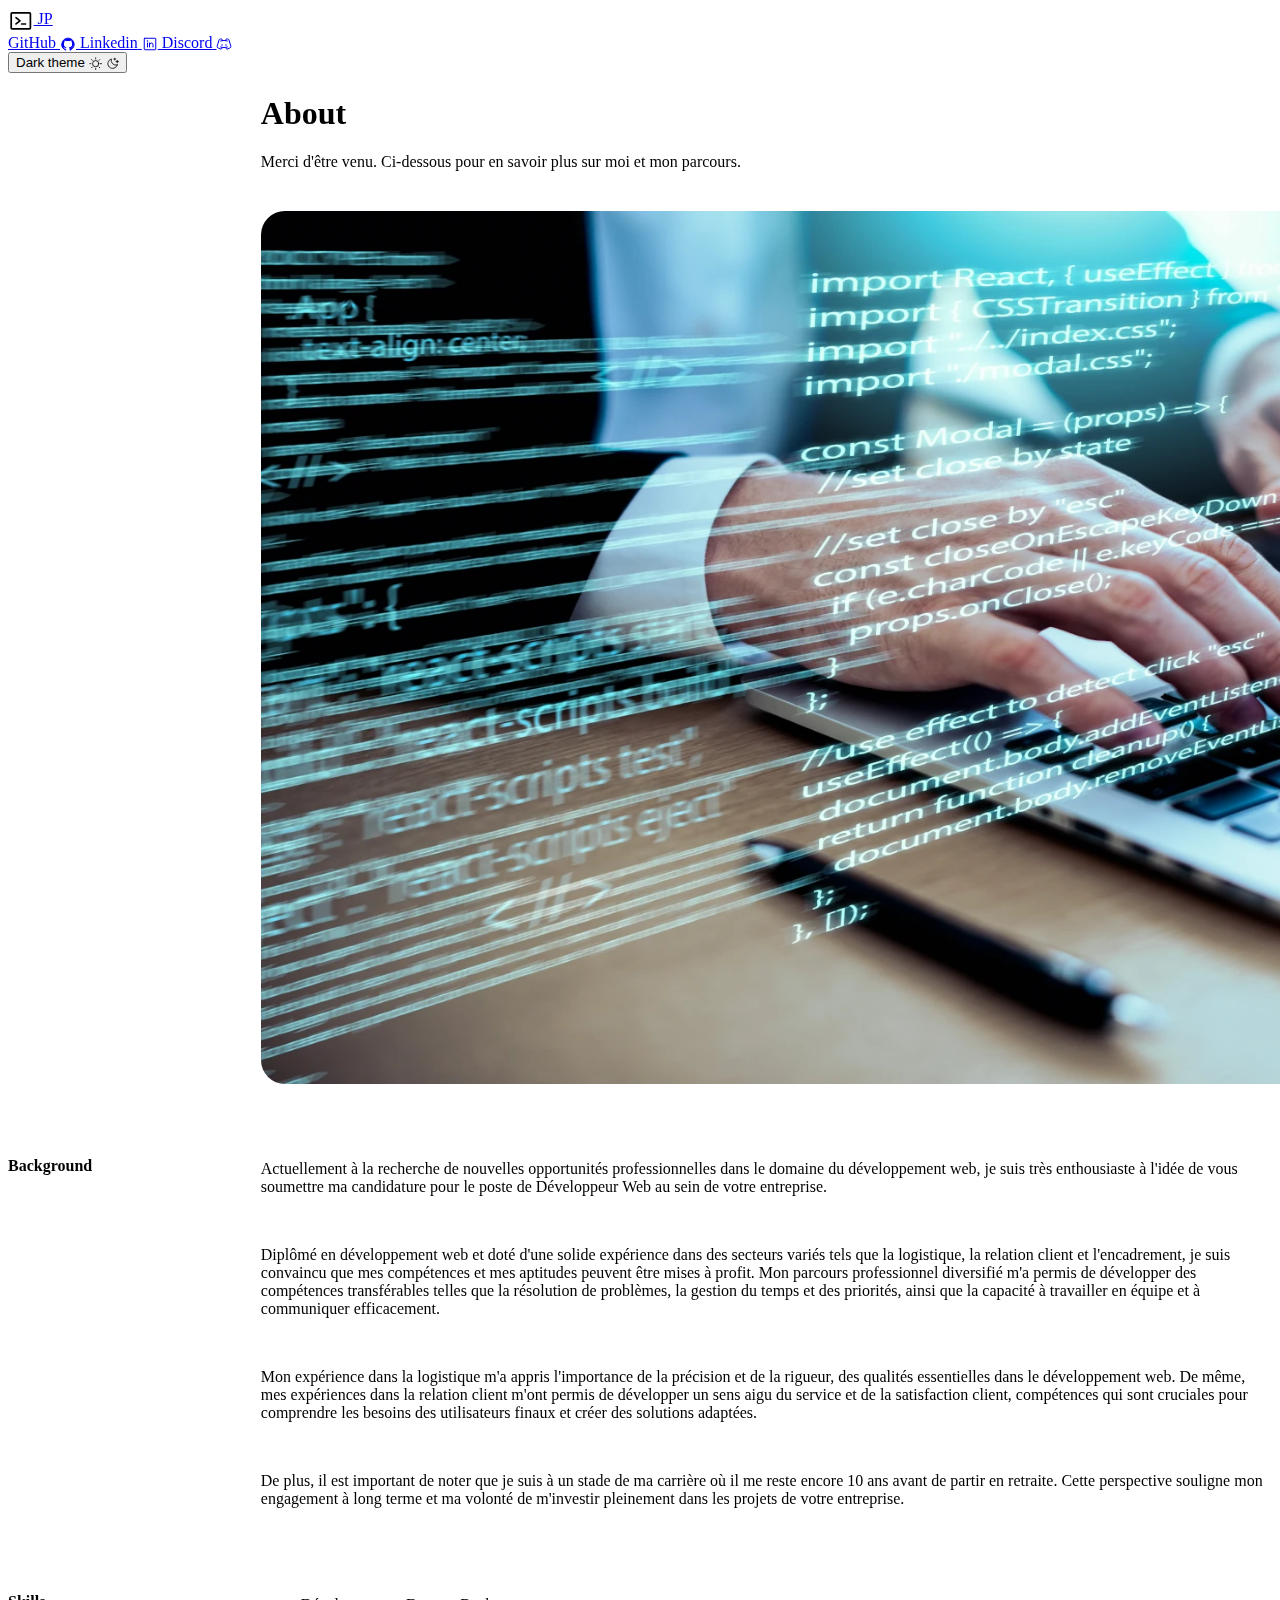
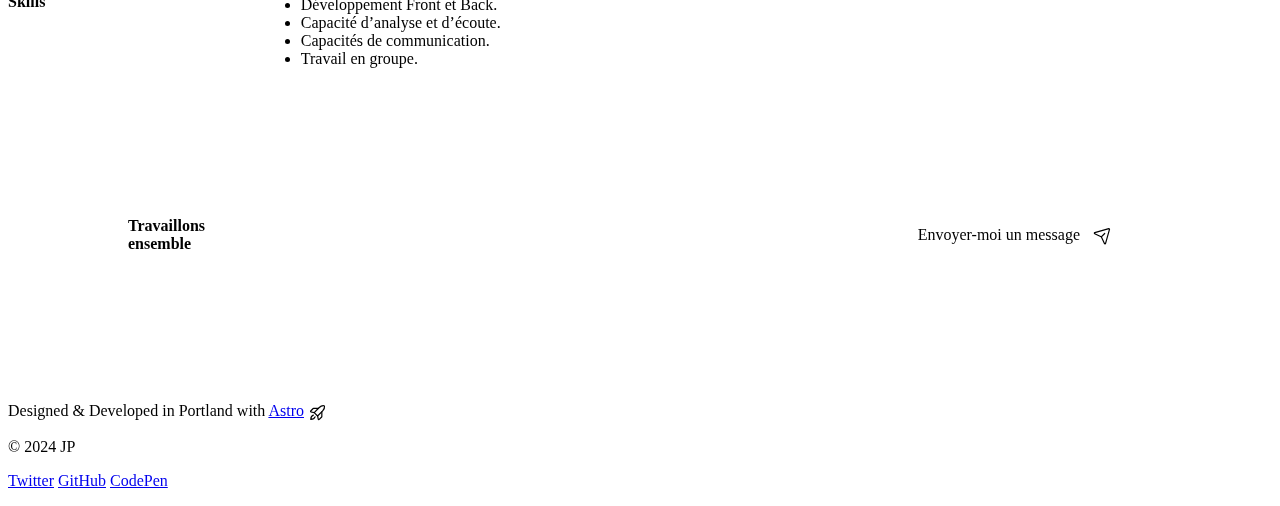
==== commit b13500e6: "route" ====
--- a/about/index.html
+++ b/about/index.html
@@ -17,12 +17,12 @@
 		});
 		observer.observe(document.documentElement, { attributes: true, attributeFilter: ['class'] });
 	}
-</script><link rel="stylesheet" href="/_astro/about.D3i9K2QB.css" />
+</script><link rel="stylesheet" href="/portfolio-live/_astro/about.D2MrxY_N.css" />
 <style>a[data-astro-cid-balv45lp]{position:relative;display:flex;place-content:center;text-align:center;padding:.56em 2em;gap:.8em;color:var(--accent-text-over);text-decoration:none;line-height:1.1;border-radius:999rem;overflow:hidden;background:var(--gradient-accent-orange);box-shadow:var(--shadow-md);white-space:nowrap}@media (min-width: 20em){a[data-astro-cid-balv45lp]{font-size:var(--text-lg)}}a[data-astro-cid-balv45lp]:after{content:"";position:absolute;inset:0;pointer-events:none;transition:background-color var(--theme-transition);mix-blend-mode:overlay}a[data-astro-cid-balv45lp]:focus:after,a[data-astro-cid-balv45lp]:hover:after{background-color:hsla(var(--gray-999-basis),.3)}@media (min-width: 50em){a[data-astro-cid-balv45lp]{padding:1.125rem 2.5rem;font-size:var(--text-xl)}}aside[data-astro-cid-rcdzuq3a]{display:flex;flex-direction:column;align-items:center;gap:3rem;border-top:1px solid var(--gray-800);border-bottom:1px solid var(--gray-800);padding:5rem 1.5rem;background-color:var(--gray-999_40);box-shadow:var(--shadow-sm)}h2[data-astro-cid-rcdzuq3a]{font-size:var(--text-xl);text-align:center;max-width:15ch}@media (min-width: 50em){aside[data-astro-cid-rcdzuq3a]{padding:7.5rem;flex-direction:row;flex-wrap:wrap;justify-content:space-between}h2[data-astro-cid-rcdzuq3a]{font-size:var(--text-3xl);text-align:left}}
 .about[data-astro-cid-kh7btl4r]{display:flex;flex-direction:column;gap:3.5rem}img[data-astro-cid-kh7btl4r]{margin-top:1.5rem;border-radius:1.5rem;box-shadow:var(--shadow-md)}section[data-astro-cid-kh7btl4r]{display:flex;flex-direction:column;gap:.5rem;color:var(--gray-200)}.section-title[data-astro-cid-kh7btl4r]{grid-column-start:1;font-size:var(--text-xl);color:var(--gray-0)}.content[data-astro-cid-kh7btl4r]{grid-column:2 / 4}.content[data-astro-cid-kh7btl4r] a{text-decoration:1px solid underline transparent;text-underline-offset:.25em;transition:text-decoration-color var(--theme-transition)}.content[data-astro-cid-kh7btl4r] a:hover,.content[data-astro-cid-kh7btl4r] a:focus{text-decoration-color:currentColor}@media (min-width: 50em){.about[data-astro-cid-kh7btl4r]{display:grid;grid-template-columns:1fr 60% 1fr}.about[data-astro-cid-kh7btl4r]>:first-child{grid-column-start:2}section[data-astro-cid-kh7btl4r]{display:contents;font-size:var(--text-lg)}}
 svg[data-astro-cid-patnjmll]{vertical-align:middle;width:var(--size, 1em);height:var(--size, 1em)}
 </style><script type="module">addEventListener("load",()=>document.documentElement.classList.add("loaded"));class i extends HTMLElement{constructor(){super(),this.appendChild(this.querySelector("template").content.cloneNode(!0));const t=this.querySelector("button"),e=document.getElementById("menu-content");e.hidden=!0,e.classList.add("menu-content");const n=s=>{t.setAttribute("aria-expanded",s?"true":"false"),e.hidden=!s};t.addEventListener("click",()=>n(e.hidden));const d=s=>{n(s.matches),t.hidden=s.matches},c=window.matchMedia("(min-width: 50em)");d(c),c.addEventListener("change",d)}}customElements.define("menu-button",i);class a extends HTMLElement{constructor(){super();const t=this.querySelector("button"),e=n=>{document.documentElement.classList[n?"add":"remove"]("theme-dark"),t.setAttribute("aria-pressed",String(n))};t.addEventListener("click",()=>e(!this.isDark())),e(this.isDark())}isDark(){return document.documentElement.classList.contains("theme-dark")}}customElements.define("theme-toggle",a);
-</script></head> <body data-astro-cid-37fxchfa> <div class="stack backgrounds" data-astro-cid-37fxchfa> <nav data-astro-cid-dmqpwcec> <div class="menu-header" data-astro-cid-dmqpwcec> <a href="/" class="site-title" data-astro-cid-dmqpwcec> <svg xmlns="http://www.w3.org/2000/svg" width="40" height="40" viewBox="0 0 256 256" aria-hidden="true" stroke="url(#icon-gradient-3jbp74mn3)" fill="url(#icon-gradient-3jbp74mn3)" style="--size:1.6em" class="astro-patnjmll" data-astro-cid-patnjmll> <g data-astro-cid-patnjmll><path fill="none" stroke-linecap="round" stroke-linejoin="round" stroke-width="16" d="m80 96 40 32-40 32m56 0h40"/><rect width="192" height="160" x="32" y="48" fill="none" stroke-linecap="round" stroke-linejoin="round" stroke-width="16.97" rx="8.5"/></g> <linearGradient id="icon-gradient-3jbp74mn3" x1="23" x2="235" y1="43" y2="202" gradientUnits="userSpaceOnUse" data-astro-cid-patnjmll> <stop stop-color="var(--gradient-stop-1)" data-astro-cid-patnjmll></stop> <stop offset=".5" stop-color="var(--gradient-stop-2)" data-astro-cid-patnjmll></stop> <stop offset="1" stop-color="var(--gradient-stop-3)" data-astro-cid-patnjmll></stop> </linearGradient> </svg> 
+</script></head> <body data-astro-cid-37fxchfa> <div class="stack backgrounds" data-astro-cid-37fxchfa> <nav data-astro-cid-dmqpwcec> <div class="menu-header" data-astro-cid-dmqpwcec> <a href="/" class="site-title" data-astro-cid-dmqpwcec> <svg xmlns="http://www.w3.org/2000/svg" width="40" height="40" viewBox="0 0 256 256" aria-hidden="true" stroke="url(#icon-gradient-1cg3tl31z)" fill="url(#icon-gradient-1cg3tl31z)" style="--size:1.6em" class="astro-patnjmll" data-astro-cid-patnjmll> <g data-astro-cid-patnjmll><path fill="none" stroke-linecap="round" stroke-linejoin="round" stroke-width="16" d="m80 96 40 32-40 32m56 0h40"/><rect width="192" height="160" x="32" y="48" fill="none" stroke-linecap="round" stroke-linejoin="round" stroke-width="16.97" rx="8.5"/></g> <linearGradient id="icon-gradient-1cg3tl31z" x1="23" x2="235" y1="43" y2="202" gradientUnits="userSpaceOnUse" data-astro-cid-patnjmll> <stop stop-color="var(--gradient-stop-1)" data-astro-cid-patnjmll></stop> <stop offset=".5" stop-color="var(--gradient-stop-2)" data-astro-cid-patnjmll></stop> <stop offset="1" stop-color="var(--gradient-stop-3)" data-astro-cid-patnjmll></stop> </linearGradient> </svg> 
 JP
 </a> <menu-button data-astro-cid-dmqpwcec> <template data-astro-cid-dmqpwcec> <button class="menu-button" aria-expanded="false" data-astro-cid-dmqpwcec> <span class="sr-only" data-astro-cid-dmqpwcec>Menu</span> <svg xmlns="http://www.w3.org/2000/svg" width="40" height="40" viewBox="0 0 256 256" aria-hidden="true" stroke="currentcolor" fill="currentcolor" class="astro-patnjmll" data-astro-cid-patnjmll> <g data-astro-cid-patnjmll><path stroke-linecap="round" stroke-linejoin="round" stroke-width="16" d="M40 128h176M40 64h176M40 192h176"/></g>  </svg>  </button> </template> </menu-button> </div> <!-- 	<noscript>
 		<ul class="nav-items">
@@ -47,7 +47,7 @@
 				))
 			}
 		</ul>
-	</noscript> --> <noscript> <div class="menu-footer" data-astro-cid-dmqpwcec> <div class="socials" data-astro-cid-dmqpwcec> <a href="https://github.com/JeanPierreF" class="social" data-astro-cid-dmqpwcec> <span class="sr-only" data-astro-cid-dmqpwcec>GitHub</span> <svg xmlns="http://www.w3.org/2000/svg" width="40" height="40" viewBox="0 0 256 256" aria-hidden="true" stroke="currentcolor" fill="currentcolor" class="astro-patnjmll" data-astro-cid-patnjmll> <g data-astro-cid-patnjmll><g stroke-linecap="round" stroke-linejoin="round"><path fill="none" stroke-width="14.7" d="M55.7 167.2c13.9 1 21.3 13.1 22.2 14.6 4.2 7.2 10.4 9.6 18.3 7.1l1.1-3.4a60.3 60.3 0 0 1-25.8-11.9c-12-10.1-18-25.6-18-46.3"/><path fill="none" stroke-width="16" d="M61.4 205.1a24.5 24.5 0 0 1-3-6.1c-3.2-7.9-7.1-10.6-7.8-11.1l-1-.6c-2.4-1.6-9.5-6.5-7.2-13.9 1.4-4.5 6-7.2 12.3-7.2h.8c4 .3 7.6 1.5 10.7 3.2-9.1-10.1-13.6-24.3-13.6-42.3 0-11.3 3.5-21.7 10.1-30.4A46.7 46.7 0 0 1 65 67.3a8.3 8.3 0 0 1 5-4.7c2.8-.9 13.3-2.7 33.2 9.9a105 105 0 0 1 50.5 0c19.9-12.6 30.4-10.8 33.2-9.9 2.3.7 4.1 2.4 5 4.7 5 12.7 4 23.2 2.6 29.4 6.7 8.7 10 18.9 10 30.4 0 42.6-25.8 54.7-43.6 58.7 1.4 4.1 2.2 8.8 2.2 13.7l-.1 23.4v2.3"/><path fill="none" stroke-width="16" d="M160.9 185.7c1.4 4.1 2.2 8.8 2.2 13.7l-.1 23.4v2.3A98.6 98.6 0 1 0 61.4 205c-1.4-2.1-11.3-17.5-11.8-17.8-2.4-1.6-9.5-6.5-7.2-13.9 1.4-4.5 6-7.2 12.3-7.2h.8c4 .3 7.6 1.5 10.7 3.2-9.1-10.1-13.6-24.3-13.6-42.3 0-11.3 3.5-21.7 10.1-30.4A46.4 46.4 0 0 1 65 67.3a8.3 8.3 0 0 1 5-4.7c2.8-.9 13.3-2.7 33.2 9.9a105 105 0 0 1 50.5 0c19.9-12.6 30.4-10.8 33.2-9.9 2.3.7 4.1 2.4 5 4.7 5 12.7 4 23.2 2.6 29.4 6.7 8.7 10 18.9 10 30.4.1 42.6-25.8 54.7-43.6 58.6z"/><path fill="none" stroke-width="18.7" d="m170.1 203.3 17.3-12 17.2-18.7 9.5-26.6v-27.9l-9.5-27.5" /><path fill="none" stroke-width="22.7" d="m92.1 57.3 23.3-4.6 18.7-1.4 29.3 5.4m-110 32.6-8 16-4 21.4.6 20.3 3.4 13" /><path fill="none" stroke-width="13.3" d="M28.8 133a100 100 0 0 0 66.9 94.4v-8.7c-22.4 1.8-33-11.5-35.6-19.8-3.4-8.6-7.8-11.4-8.5-11.8"/></g></g>  </svg>  </a><a href="https://www.linkedin.com/in/jean-pierre-francois-687040258" class="social" data-astro-cid-dmqpwcec> <span class="sr-only" data-astro-cid-dmqpwcec>Linkedin</span> <svg xmlns="http://www.w3.org/2000/svg" width="40" height="40" viewBox="0 0 256 256" aria-hidden="true" stroke="currentcolor" fill="currentcolor" class="astro-patnjmll" data-astro-cid-patnjmll> <g data-astro-cid-patnjmll><rect width="184" height="184" x="36" y="36" fill="none" stroke-linecap="round" stroke-linejoin="round" stroke-width="16" rx="8"/><path fill="none" stroke-linecap="round" stroke-linejoin="round" stroke-width="16" d="M120 112v64m-32-64v64m32-36a28 28 0 0 1 56 0v36"/><circle stroke="none" cx="88" cy="80" r="12"/></g>  </svg>  </a> </div> </div> </noscript> <div id="menu-content" hidden data-astro-cid-dmqpwcec> <!-- 		<ul class="nav-items">
+	</noscript> --> <noscript> <div class="menu-footer" data-astro-cid-dmqpwcec> <div class="socials" data-astro-cid-dmqpwcec> <a href="https://github.com/me" class="social" data-astro-cid-dmqpwcec> <span class="sr-only" data-astro-cid-dmqpwcec>GitHub</span> <svg xmlns="http://www.w3.org/2000/svg" width="40" height="40" viewBox="0 0 256 256" aria-hidden="true" stroke="currentcolor" fill="currentcolor" class="astro-patnjmll" data-astro-cid-patnjmll> <g data-astro-cid-patnjmll><g stroke-linecap="round" stroke-linejoin="round"><path fill="none" stroke-width="14.7" d="M55.7 167.2c13.9 1 21.3 13.1 22.2 14.6 4.2 7.2 10.4 9.6 18.3 7.1l1.1-3.4a60.3 60.3 0 0 1-25.8-11.9c-12-10.1-18-25.6-18-46.3"/><path fill="none" stroke-width="16" d="M61.4 205.1a24.5 24.5 0 0 1-3-6.1c-3.2-7.9-7.1-10.6-7.8-11.1l-1-.6c-2.4-1.6-9.5-6.5-7.2-13.9 1.4-4.5 6-7.2 12.3-7.2h.8c4 .3 7.6 1.5 10.7 3.2-9.1-10.1-13.6-24.3-13.6-42.3 0-11.3 3.5-21.7 10.1-30.4A46.7 46.7 0 0 1 65 67.3a8.3 8.3 0 0 1 5-4.7c2.8-.9 13.3-2.7 33.2 9.9a105 105 0 0 1 50.5 0c19.9-12.6 30.4-10.8 33.2-9.9 2.3.7 4.1 2.4 5 4.7 5 12.7 4 23.2 2.6 29.4 6.7 8.7 10 18.9 10 30.4 0 42.6-25.8 54.7-43.6 58.7 1.4 4.1 2.2 8.8 2.2 13.7l-.1 23.4v2.3"/><path fill="none" stroke-width="16" d="M160.9 185.7c1.4 4.1 2.2 8.8 2.2 13.7l-.1 23.4v2.3A98.6 98.6 0 1 0 61.4 205c-1.4-2.1-11.3-17.5-11.8-17.8-2.4-1.6-9.5-6.5-7.2-13.9 1.4-4.5 6-7.2 12.3-7.2h.8c4 .3 7.6 1.5 10.7 3.2-9.1-10.1-13.6-24.3-13.6-42.3 0-11.3 3.5-21.7 10.1-30.4A46.4 46.4 0 0 1 65 67.3a8.3 8.3 0 0 1 5-4.7c2.8-.9 13.3-2.7 33.2 9.9a105 105 0 0 1 50.5 0c19.9-12.6 30.4-10.8 33.2-9.9 2.3.7 4.1 2.4 5 4.7 5 12.7 4 23.2 2.6 29.4 6.7 8.7 10 18.9 10 30.4.1 42.6-25.8 54.7-43.6 58.6z"/><path fill="none" stroke-width="18.7" d="m170.1 203.3 17.3-12 17.2-18.7 9.5-26.6v-27.9l-9.5-27.5" /><path fill="none" stroke-width="22.7" d="m92.1 57.3 23.3-4.6 18.7-1.4 29.3 5.4m-110 32.6-8 16-4 21.4.6 20.3 3.4 13" /><path fill="none" stroke-width="13.3" d="M28.8 133a100 100 0 0 0 66.9 94.4v-8.7c-22.4 1.8-33-11.5-35.6-19.8-3.4-8.6-7.8-11.4-8.5-11.8"/></g></g>  </svg>  </a><a href="https://codepen.io/me" class="social" data-astro-cid-dmqpwcec> <span class="sr-only" data-astro-cid-dmqpwcec>Linkedin</span> <svg xmlns="http://www.w3.org/2000/svg" width="40" height="40" viewBox="0 0 256 256" aria-hidden="true" stroke="currentcolor" fill="currentcolor" class="astro-patnjmll" data-astro-cid-patnjmll> <g data-astro-cid-patnjmll><rect width="184" height="184" x="36" y="36" fill="none" stroke-linecap="round" stroke-linejoin="round" stroke-width="16" rx="8"/><path fill="none" stroke-linecap="round" stroke-linejoin="round" stroke-width="16" d="M120 112v64m-32-64v64m32-36a28 28 0 0 1 56 0v36"/><circle stroke="none" cx="88" cy="80" r="12"/></g>  </svg>  </a><a href="https://dribbble.com/me" class="social" data-astro-cid-dmqpwcec> <span class="sr-only" data-astro-cid-dmqpwcec>Discord</span> <svg xmlns="http://www.w3.org/2000/svg" width="40" height="40" viewBox="0 0 256 256" aria-hidden="true" stroke="currentcolor" fill="currentcolor" class="astro-patnjmll" data-astro-cid-patnjmll> <g data-astro-cid-patnjmll><circle stroke="none" cx="96" cy="144" r="12"/><circle stroke="none" cx="160" cy="144" r="12"/><path fill="none" stroke-linecap="round" stroke-linejoin="round" stroke-width="16" d="M74 80a175 175 0 0 1 54-8 175 175 0 0 1 54 8m0 96a175 175 0 0 1-54 8 175 175 0 0 1-54-8"/><path fill="none" stroke-linecap="round" stroke-linejoin="round" stroke-width="16" d="m155 182 12 24a8 8 0 0 0 9 4c25-6 46-16 61-30a8 8 0 0 0 3-8L206 59a8 8 0 0 0-5-5 176 176 0 0 0-30-9 8 8 0 0 0-9 5l-8 24m-53 108-12 24a8 8 0 0 1-9 4c-25-6-46-16-61-30a8 8 0 0 1-3-8L50 59a8 8 0 0 1 5-5 176 176 0 0 1 30-9 8 8 0 0 1 9 5l8 24"/></g>  </svg>  </a> </div> </div> </noscript> <div id="menu-content" hidden data-astro-cid-dmqpwcec> <!-- 		<ul class="nav-items">
 			{
 				textLinks.map(({ label, href }) => (
 					<li>
@@ -68,7 +68,7 @@
 					</li>
 				))
 			}
-		</ul> --> <div class="menu-footer" data-astro-cid-dmqpwcec> <div class="socials" data-astro-cid-dmqpwcec> <a href="https://github.com/JeanPierreF" class="social" data-astro-cid-dmqpwcec> <span class="sr-only" data-astro-cid-dmqpwcec>GitHub</span> <svg xmlns="http://www.w3.org/2000/svg" width="40" height="40" viewBox="0 0 256 256" aria-hidden="true" stroke="currentcolor" fill="currentcolor" class="astro-patnjmll" data-astro-cid-patnjmll> <g data-astro-cid-patnjmll><g stroke-linecap="round" stroke-linejoin="round"><path fill="none" stroke-width="14.7" d="M55.7 167.2c13.9 1 21.3 13.1 22.2 14.6 4.2 7.2 10.4 9.6 18.3 7.1l1.1-3.4a60.3 60.3 0 0 1-25.8-11.9c-12-10.1-18-25.6-18-46.3"/><path fill="none" stroke-width="16" d="M61.4 205.1a24.5 24.5 0 0 1-3-6.1c-3.2-7.9-7.1-10.6-7.8-11.1l-1-.6c-2.4-1.6-9.5-6.5-7.2-13.9 1.4-4.5 6-7.2 12.3-7.2h.8c4 .3 7.6 1.5 10.7 3.2-9.1-10.1-13.6-24.3-13.6-42.3 0-11.3 3.5-21.7 10.1-30.4A46.7 46.7 0 0 1 65 67.3a8.3 8.3 0 0 1 5-4.7c2.8-.9 13.3-2.7 33.2 9.9a105 105 0 0 1 50.5 0c19.9-12.6 30.4-10.8 33.2-9.9 2.3.7 4.1 2.4 5 4.7 5 12.7 4 23.2 2.6 29.4 6.7 8.7 10 18.9 10 30.4 0 42.6-25.8 54.7-43.6 58.7 1.4 4.1 2.2 8.8 2.2 13.7l-.1 23.4v2.3"/><path fill="none" stroke-width="16" d="M160.9 185.7c1.4 4.1 2.2 8.8 2.2 13.7l-.1 23.4v2.3A98.6 98.6 0 1 0 61.4 205c-1.4-2.1-11.3-17.5-11.8-17.8-2.4-1.6-9.5-6.5-7.2-13.9 1.4-4.5 6-7.2 12.3-7.2h.8c4 .3 7.6 1.5 10.7 3.2-9.1-10.1-13.6-24.3-13.6-42.3 0-11.3 3.5-21.7 10.1-30.4A46.4 46.4 0 0 1 65 67.3a8.3 8.3 0 0 1 5-4.7c2.8-.9 13.3-2.7 33.2 9.9a105 105 0 0 1 50.5 0c19.9-12.6 30.4-10.8 33.2-9.9 2.3.7 4.1 2.4 5 4.7 5 12.7 4 23.2 2.6 29.4 6.7 8.7 10 18.9 10 30.4.1 42.6-25.8 54.7-43.6 58.6z"/><path fill="none" stroke-width="18.7" d="m170.1 203.3 17.3-12 17.2-18.7 9.5-26.6v-27.9l-9.5-27.5" /><path fill="none" stroke-width="22.7" d="m92.1 57.3 23.3-4.6 18.7-1.4 29.3 5.4m-110 32.6-8 16-4 21.4.6 20.3 3.4 13" /><path fill="none" stroke-width="13.3" d="M28.8 133a100 100 0 0 0 66.9 94.4v-8.7c-22.4 1.8-33-11.5-35.6-19.8-3.4-8.6-7.8-11.4-8.5-11.8"/></g></g>  </svg>  </a><a href="https://www.linkedin.com/in/jean-pierre-francois-687040258" class="social" data-astro-cid-dmqpwcec> <span class="sr-only" data-astro-cid-dmqpwcec>Linkedin</span> <svg xmlns="http://www.w3.org/2000/svg" width="40" height="40" viewBox="0 0 256 256" aria-hidden="true" stroke="currentcolor" fill="currentcolor" class="astro-patnjmll" data-astro-cid-patnjmll> <g data-astro-cid-patnjmll><rect width="184" height="184" x="36" y="36" fill="none" stroke-linecap="round" stroke-linejoin="round" stroke-width="16" rx="8"/><path fill="none" stroke-linecap="round" stroke-linejoin="round" stroke-width="16" d="M120 112v64m-32-64v64m32-36a28 28 0 0 1 56 0v36"/><circle stroke="none" cx="88" cy="80" r="12"/></g>  </svg>  </a> </div> <div class="theme-toggle" data-astro-cid-dmqpwcec> <theme-toggle data-astro-cid-x3pjskd3> <button data-astro-cid-x3pjskd3> <span class="sr-only" data-astro-cid-x3pjskd3>Dark theme</span> <span class="icon light" data-astro-cid-x3pjskd3><svg xmlns="http://www.w3.org/2000/svg" width="40" height="40" viewBox="0 0 256 256" aria-hidden="true" stroke="currentcolor" fill="currentcolor" class="astro-patnjmll" data-astro-cid-patnjmll> <g data-astro-cid-patnjmll><circle cx="128" cy="128" r="60" fill="none" stroke-linecap="round" stroke-linejoin="round" stroke-width="16"/><path fill="none" stroke-linecap="round" stroke-linejoin="round" stroke-width="16" d="M128 36V16M63 63 49 49m-13 79H16m47 65-14 14m79 13v20m65-47 14 14m13-79h20m-47-65 14-14"/></g>  </svg> </span> <span class="icon dark" data-astro-cid-x3pjskd3><svg xmlns="http://www.w3.org/2000/svg" width="40" height="40" viewBox="0 0 256 256" aria-hidden="true" stroke="currentcolor" fill="currentcolor" class="astro-patnjmll" data-astro-cid-patnjmll> <g data-astro-cid-patnjmll><path fill="none" stroke-linecap="round" stroke-linejoin="round" stroke-width="16" d="M216 112V64m24 24h-48m-24-64v32m16-16h-32m65 113A92 92 0 0 1 103 39h0a92 92 0 1 0 114 114Z"/></g>  </svg> </span> </button> </theme-toggle>   </div> </div> </div> </nav>    <div class="stack gap-20" data-astro-cid-kh7btl4r> <main class="wrapper about" data-astro-cid-kh7btl4r> <div class="hero stack gap-4 center" data-astro-cid-bbe6dxrz> <div class="stack gap-2" data-astro-cid-bbe6dxrz> <h1 class="title" data-astro-cid-bbe6dxrz>About</h1> <p class="tagline" data-astro-cid-bbe6dxrz>Merci d&#39;être venu. Ci-dessous pour en savoir plus sur moi et mon parcours.</p> </div>  <img width="1553" height="873" src="/assets/abouthero.webp" alt="Jeanine White at work with a colleague" data-astro-cid-kh7btl4r>  </div>  <section data-astro-cid-kh7btl4r> <h2 class="section-title" data-astro-cid-kh7btl4r>Background</h2> <div class="content" data-astro-cid-kh7btl4r> <p data-astro-cid-kh7btl4r>
+		</ul> --> <div class="menu-footer" data-astro-cid-dmqpwcec> <div class="socials" data-astro-cid-dmqpwcec> <a href="https://github.com/me" class="social" data-astro-cid-dmqpwcec> <span class="sr-only" data-astro-cid-dmqpwcec>GitHub</span> <svg xmlns="http://www.w3.org/2000/svg" width="40" height="40" viewBox="0 0 256 256" aria-hidden="true" stroke="currentcolor" fill="currentcolor" class="astro-patnjmll" data-astro-cid-patnjmll> <g data-astro-cid-patnjmll><g stroke-linecap="round" stroke-linejoin="round"><path fill="none" stroke-width="14.7" d="M55.7 167.2c13.9 1 21.3 13.1 22.2 14.6 4.2 7.2 10.4 9.6 18.3 7.1l1.1-3.4a60.3 60.3 0 0 1-25.8-11.9c-12-10.1-18-25.6-18-46.3"/><path fill="none" stroke-width="16" d="M61.4 205.1a24.5 24.5 0 0 1-3-6.1c-3.2-7.9-7.1-10.6-7.8-11.1l-1-.6c-2.4-1.6-9.5-6.5-7.2-13.9 1.4-4.5 6-7.2 12.3-7.2h.8c4 .3 7.6 1.5 10.7 3.2-9.1-10.1-13.6-24.3-13.6-42.3 0-11.3 3.5-21.7 10.1-30.4A46.7 46.7 0 0 1 65 67.3a8.3 8.3 0 0 1 5-4.7c2.8-.9 13.3-2.7 33.2 9.9a105 105 0 0 1 50.5 0c19.9-12.6 30.4-10.8 33.2-9.9 2.3.7 4.1 2.4 5 4.7 5 12.7 4 23.2 2.6 29.4 6.7 8.7 10 18.9 10 30.4 0 42.6-25.8 54.7-43.6 58.7 1.4 4.1 2.2 8.8 2.2 13.7l-.1 23.4v2.3"/><path fill="none" stroke-width="16" d="M160.9 185.7c1.4 4.1 2.2 8.8 2.2 13.7l-.1 23.4v2.3A98.6 98.6 0 1 0 61.4 205c-1.4-2.1-11.3-17.5-11.8-17.8-2.4-1.6-9.5-6.5-7.2-13.9 1.4-4.5 6-7.2 12.3-7.2h.8c4 .3 7.6 1.5 10.7 3.2-9.1-10.1-13.6-24.3-13.6-42.3 0-11.3 3.5-21.7 10.1-30.4A46.4 46.4 0 0 1 65 67.3a8.3 8.3 0 0 1 5-4.7c2.8-.9 13.3-2.7 33.2 9.9a105 105 0 0 1 50.5 0c19.9-12.6 30.4-10.8 33.2-9.9 2.3.7 4.1 2.4 5 4.7 5 12.7 4 23.2 2.6 29.4 6.7 8.7 10 18.9 10 30.4.1 42.6-25.8 54.7-43.6 58.6z"/><path fill="none" stroke-width="18.7" d="m170.1 203.3 17.3-12 17.2-18.7 9.5-26.6v-27.9l-9.5-27.5" /><path fill="none" stroke-width="22.7" d="m92.1 57.3 23.3-4.6 18.7-1.4 29.3 5.4m-110 32.6-8 16-4 21.4.6 20.3 3.4 13" /><path fill="none" stroke-width="13.3" d="M28.8 133a100 100 0 0 0 66.9 94.4v-8.7c-22.4 1.8-33-11.5-35.6-19.8-3.4-8.6-7.8-11.4-8.5-11.8"/></g></g>  </svg>  </a><a href="https://codepen.io/me" class="social" data-astro-cid-dmqpwcec> <span class="sr-only" data-astro-cid-dmqpwcec>Linkedin</span> <svg xmlns="http://www.w3.org/2000/svg" width="40" height="40" viewBox="0 0 256 256" aria-hidden="true" stroke="currentcolor" fill="currentcolor" class="astro-patnjmll" data-astro-cid-patnjmll> <g data-astro-cid-patnjmll><rect width="184" height="184" x="36" y="36" fill="none" stroke-linecap="round" stroke-linejoin="round" stroke-width="16" rx="8"/><path fill="none" stroke-linecap="round" stroke-linejoin="round" stroke-width="16" d="M120 112v64m-32-64v64m32-36a28 28 0 0 1 56 0v36"/><circle stroke="none" cx="88" cy="80" r="12"/></g>  </svg>  </a><a href="https://dribbble.com/me" class="social" data-astro-cid-dmqpwcec> <span class="sr-only" data-astro-cid-dmqpwcec>Discord</span> <svg xmlns="http://www.w3.org/2000/svg" width="40" height="40" viewBox="0 0 256 256" aria-hidden="true" stroke="currentcolor" fill="currentcolor" class="astro-patnjmll" data-astro-cid-patnjmll> <g data-astro-cid-patnjmll><circle stroke="none" cx="96" cy="144" r="12"/><circle stroke="none" cx="160" cy="144" r="12"/><path fill="none" stroke-linecap="round" stroke-linejoin="round" stroke-width="16" d="M74 80a175 175 0 0 1 54-8 175 175 0 0 1 54 8m0 96a175 175 0 0 1-54 8 175 175 0 0 1-54-8"/><path fill="none" stroke-linecap="round" stroke-linejoin="round" stroke-width="16" d="m155 182 12 24a8 8 0 0 0 9 4c25-6 46-16 61-30a8 8 0 0 0 3-8L206 59a8 8 0 0 0-5-5 176 176 0 0 0-30-9 8 8 0 0 0-9 5l-8 24m-53 108-12 24a8 8 0 0 1-9 4c-25-6-46-16-61-30a8 8 0 0 1-3-8L50 59a8 8 0 0 1 5-5 176 176 0 0 1 30-9 8 8 0 0 1 9 5l8 24"/></g>  </svg>  </a> </div> <div class="theme-toggle" data-astro-cid-dmqpwcec> <theme-toggle data-astro-cid-x3pjskd3> <button data-astro-cid-x3pjskd3> <span class="sr-only" data-astro-cid-x3pjskd3>Dark theme</span> <span class="icon light" data-astro-cid-x3pjskd3><svg xmlns="http://www.w3.org/2000/svg" width="40" height="40" viewBox="0 0 256 256" aria-hidden="true" stroke="currentcolor" fill="currentcolor" class="astro-patnjmll" data-astro-cid-patnjmll> <g data-astro-cid-patnjmll><circle cx="128" cy="128" r="60" fill="none" stroke-linecap="round" stroke-linejoin="round" stroke-width="16"/><path fill="none" stroke-linecap="round" stroke-linejoin="round" stroke-width="16" d="M128 36V16M63 63 49 49m-13 79H16m47 65-14 14m79 13v20m65-47 14 14m13-79h20m-47-65 14-14"/></g>  </svg> </span> <span class="icon dark" data-astro-cid-x3pjskd3><svg xmlns="http://www.w3.org/2000/svg" width="40" height="40" viewBox="0 0 256 256" aria-hidden="true" stroke="currentcolor" fill="currentcolor" class="astro-patnjmll" data-astro-cid-patnjmll> <g data-astro-cid-patnjmll><path fill="none" stroke-linecap="round" stroke-linejoin="round" stroke-width="16" d="M216 112V64m24 24h-48m-24-64v32m16-16h-32m65 113A92 92 0 0 1 103 39h0a92 92 0 1 0 114 114Z"/></g>  </svg> </span> </button> </theme-toggle>   </div> </div> </div> </nav>    <div class="stack gap-20" data-astro-cid-kh7btl4r> <main class="wrapper about" data-astro-cid-kh7btl4r> <div class="hero stack gap-4 center" data-astro-cid-bbe6dxrz> <div class="stack gap-2" data-astro-cid-bbe6dxrz> <h1 class="title" data-astro-cid-bbe6dxrz>About</h1> <p class="tagline" data-astro-cid-bbe6dxrz>Merci d&#39;être venu. Ci-dessous pour en savoir plus sur moi et mon parcours.</p> </div>  <img width="1553" height="873" src="/assets/abouthero.webp" alt="Jeanine White at work with a colleague" data-astro-cid-kh7btl4r>  </div>  <section data-astro-cid-kh7btl4r> <h2 class="section-title" data-astro-cid-kh7btl4r>Background</h2> <div class="content" data-astro-cid-kh7btl4r> <p data-astro-cid-kh7btl4r>
 Actuellement à la recherche de nouvelles opportunités professionnelles dans le domaine du développement web, je suis très enthousiaste à l'idée de vous soumettre ma candidature pour le poste de Développeur Web au sein de votre entreprise.
 </p> <br data-astro-cid-kh7btl4r> <p data-astro-cid-kh7btl4r>
 Diplômé en développement web et doté d'une solide expérience dans des secteurs variés tels que la logistique, la relation client et l'encadrement, je suis convaincu que mes compétences et mes aptitudes peuvent être mises à profit. Mon parcours professionnel diversifié m'a permis de développer des compétences transférables telles que la résolution de problèmes, la gestion du temps et des priorités, ainsi que la capacité à travailler en équipe et à communiquer efficacement.
@@ -79,6 +79,4 @@
 </p> </div> </section> <section data-astro-cid-kh7btl4r> <h2 class="section-title" data-astro-cid-kh7btl4r>Skills</h2> <div class="content" data-astro-cid-kh7btl4r> <ul data-astro-cid-kh7btl4r> <li data-astro-cid-kh7btl4r>Développement Front et Back.</li> <li data-astro-cid-kh7btl4r>Capacité d’analyse et d’écoute.</li> <li data-astro-cid-kh7btl4r>Capacités de communication.</li> <li data-astro-cid-kh7btl4r>Travail en groupe.</li> </ul> </div> </section> </main> <aside data-astro-cid-rcdzuq3a> <h2 data-astro-cid-rcdzuq3a>Travaillons ensemble</h2> <a href="mailto:me@example.com" data-astro-cid-balv45lp>
 Envoyer-moi un message
 <svg xmlns="http://www.w3.org/2000/svg" width="40" height="40" viewBox="0 0 256 256" aria-hidden="true" stroke="currentcolor" fill="currentcolor" style="--size:1.2em" class="astro-patnjmll" data-astro-cid-patnjmll> <g data-astro-cid-patnjmll><path fill="none" stroke-linecap="round" stroke-linejoin="round" stroke-width="16" d="M210.3 35.9 23.9 88.4a8 8 0 0 0-1.2 15l85.6 40.5a7.8 7.8 0 0 1 3.8 3.8l40.5 85.6a8 8 0 0 0 15-1.2l52.5-186.4a7.9 7.9 0 0 0-9.8-9.8Zm-99.4 109.2 45.2-45.2"/></g>  </svg>  </a>  </aside>  </div>  <footer data-astro-cid-sz7xmlte> <div class="group" data-astro-cid-sz7xmlte> <p data-astro-cid-sz7xmlte>
-Designed & Developed in Portland with <a href="https://astro.build/" data-astro-cid-sz7xmlte>Astro</a> <svg xmlns="http://www.w3.org/2000/svg" width="40" height="40" viewBox="0 0 256 256" aria-hidden="true" stroke="currentcolor" fill="currentcolor" style="--size:1.2em" class="astro-patnjmll" data-astro-cid-patnjmll> <g data-astro-cid-patnjmll><path fill="none" stroke-linecap="round" stroke-linejoin="round" stroke-width="16" d="M94.1 184.6c-11.4 33.9-56.6 33.9-56.6 33.9s0-45.2 33.9-56.6m124.5-56.5L128 173.3 82.7 128l67.9-67.9C176.3 34.4 202 34.7 213 36.3a7.8 7.8 0 0 1 6.7 6.7c1.6 11 1.9 36.7-23.8 62.4Z"/><path fill="none" stroke-linecap="round" stroke-linejoin="round" stroke-width="16" d="M184.6 116.7v64.6a8 8 0 0 1-2.4 5.6l-32.3 32.4a8 8 0 0 1-13.5-4.1l-8.4-41.9m11.3-101.9H74.7a8 8 0 0 0-5.6 2.4l-32.4 32.3a8 8 0 0 0 4.1 13.5l41.9 8.4"/></g>  </svg>  </p> <p data-astro-cid-sz7xmlte>&copy; 2024 JP</p> </div> <p class="socials" data-astro-cid-sz7xmlte> <!-- 		<a href="https://twitter.com/me"> Twitter</a>
-		<a href="https://github.com/me"> GitHub</a>
-		<a href="https://codepen.io/me"> CodePen</a> --> </p> </footer>  </div>   </body> </html> +Designed & Developed in Portland with <a href="https://astro.build/" data-astro-cid-sz7xmlte>Astro</a> <svg xmlns="http://www.w3.org/2000/svg" width="40" height="40" viewBox="0 0 256 256" aria-hidden="true" stroke="currentcolor" fill="currentcolor" style="--size:1.2em" class="astro-patnjmll" data-astro-cid-patnjmll> <g data-astro-cid-patnjmll><path fill="none" stroke-linecap="round" stroke-linejoin="round" stroke-width="16" d="M94.1 184.6c-11.4 33.9-56.6 33.9-56.6 33.9s0-45.2 33.9-56.6m124.5-56.5L128 173.3 82.7 128l67.9-67.9C176.3 34.4 202 34.7 213 36.3a7.8 7.8 0 0 1 6.7 6.7c1.6 11 1.9 36.7-23.8 62.4Z"/><path fill="none" stroke-linecap="round" stroke-linejoin="round" stroke-width="16" d="M184.6 116.7v64.6a8 8 0 0 1-2.4 5.6l-32.3 32.4a8 8 0 0 1-13.5-4.1l-8.4-41.9m11.3-101.9H74.7a8 8 0 0 0-5.6 2.4l-32.4 32.3a8 8 0 0 0 4.1 13.5l41.9 8.4"/></g>  </svg>  </p> <p data-astro-cid-sz7xmlte>&copy; 2024 JP</p> </div> <p class="socials" data-astro-cid-sz7xmlte> <a href="https://twitter.com/me" data-astro-cid-sz7xmlte> Twitter</a> <a href="https://github.com/me" data-astro-cid-sz7xmlte> GitHub</a> <a href="https://codepen.io/me" data-astro-cid-sz7xmlte> CodePen</a> </p> </footer>  </div>   </body> </html> 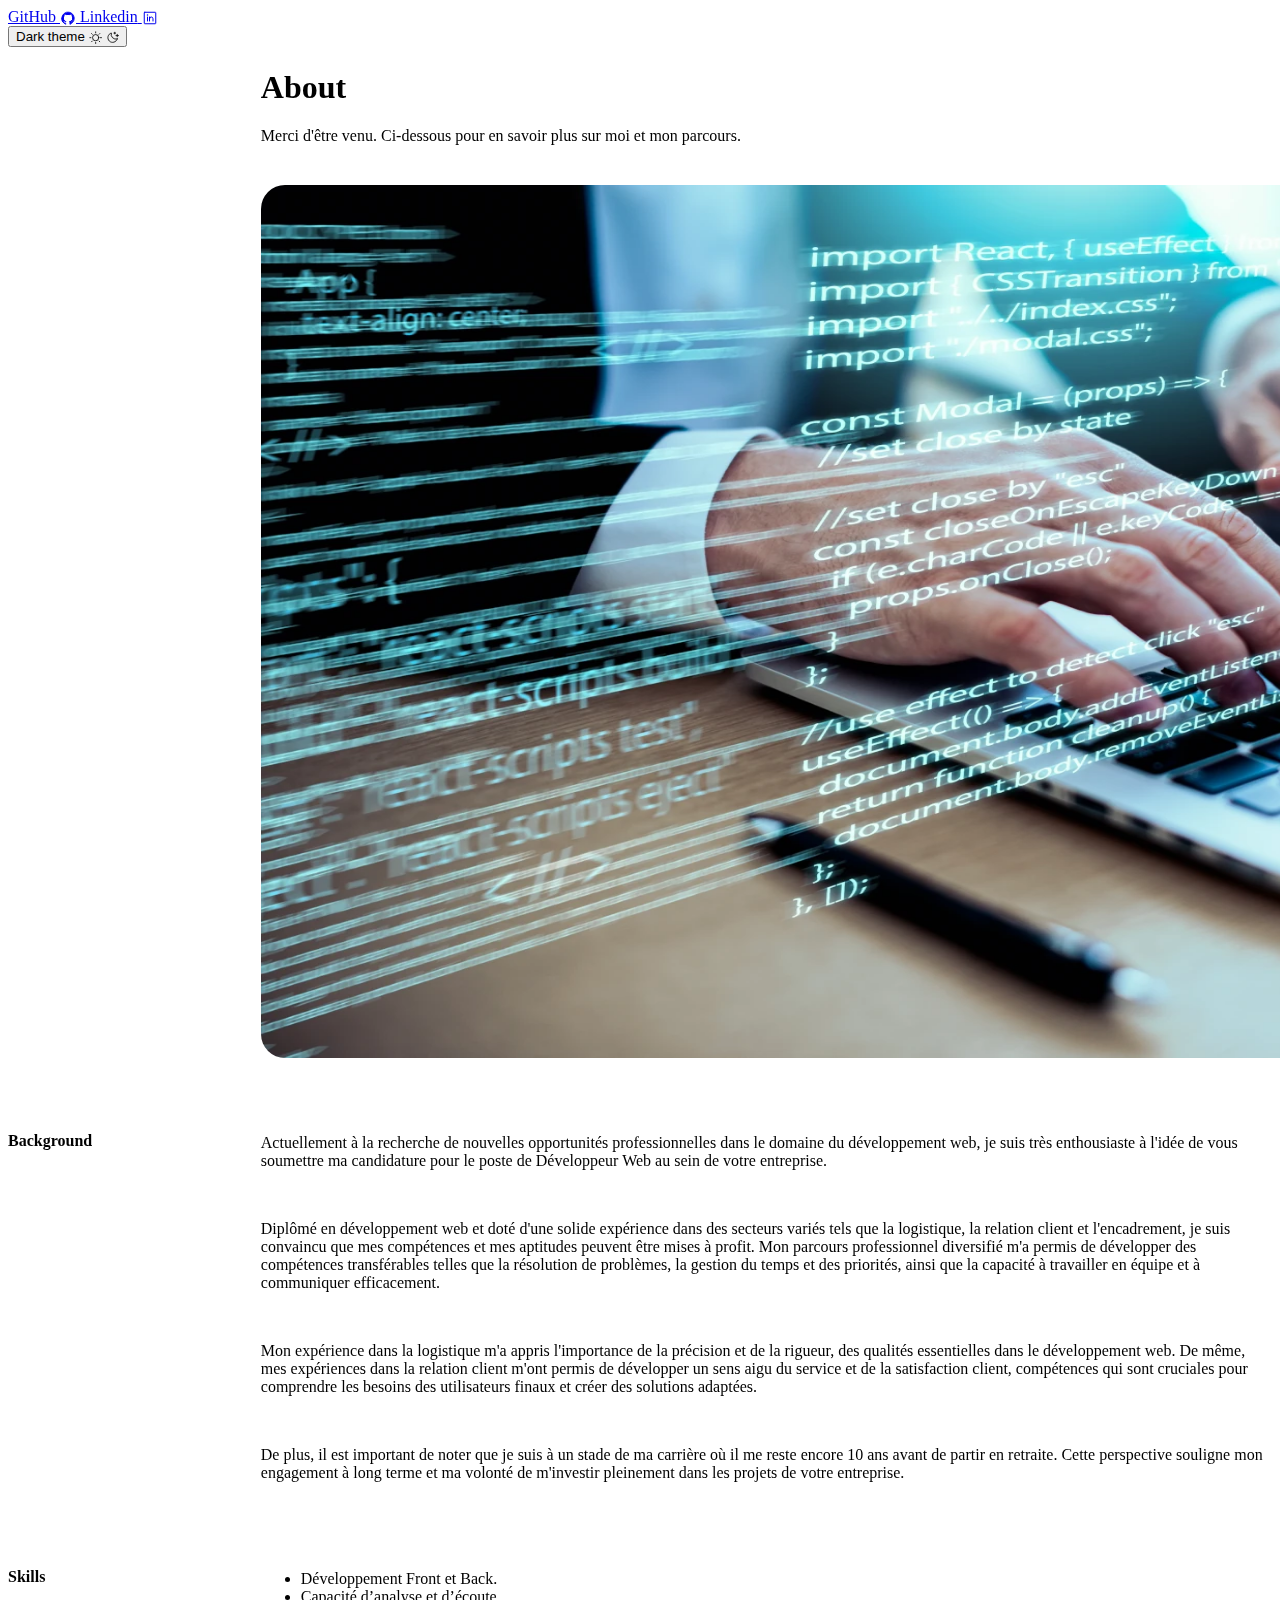
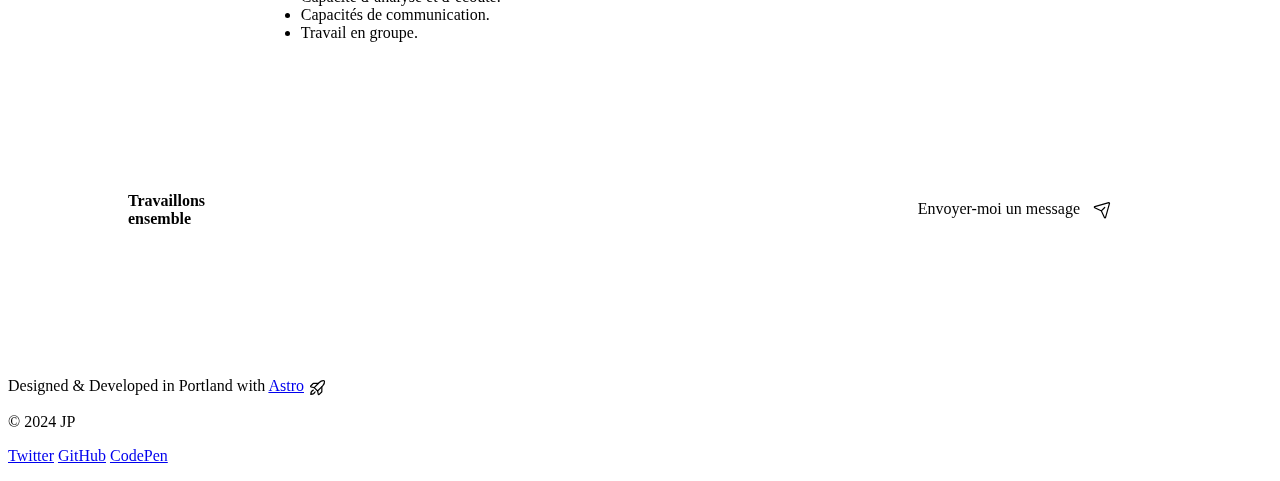
==== commit a8b7088e: "new" ====
--- a/about/index.html
+++ b/about/index.html
@@ -1,4 +1,4 @@
-<!DOCTYPE html><html lang="fr" data-astro-cid-37fxchfa> <head><meta charset="UTF-8"><meta name="description" property="og:description" content="About Jean-Pierre François"><meta name="viewport" content="width=device-width"><meta name="generator" content="Astro v4.4.8"><title>About | JP</title><link rel="icon" type="image/svg+xml" href="/favicon.svg"><link rel="preconnect" href="https://fonts.googleapis.com"><link rel="preconnect" href="https://fonts.gstatic.com" crossorigin><link href="https://fonts.googleapis.com/css2?family=Public+Sans:ital,wght@0,400;0,700;1,400&family=Rubik:wght@500;600&display=swap" rel="stylesheet"><script>
+<!DOCTYPE html><html lang="fr" data-astro-cid-37fxchfa> <head><meta charset="UTF-8"><meta name="description" property="og:description" content="About Jean-Pierre François"><meta name="viewport" content="width=device-width"><title>About | JP</title><link rel="icon" type="image/svg+xml" href="/favicon.svg"><link rel="preconnect" href="https://fonts.googleapis.com"><link rel="preconnect" href="https://fonts.gstatic.com" crossorigin><link href="https://fonts.googleapis.com/css2?family=Public+Sans:ital,wght@0,400;0,700;1,400&family=Rubik:wght@500;600&display=swap" rel="stylesheet"><script>
 	// This code is inlined in the head to make dark mode instant & blocking.
 	const getThemePreference = () => {
 		if (typeof localStorage !== 'undefined' && localStorage.getItem('theme')) {
@@ -22,53 +22,7 @@
 .about[data-astro-cid-kh7btl4r]{display:flex;flex-direction:column;gap:3.5rem}img[data-astro-cid-kh7btl4r]{margin-top:1.5rem;border-radius:1.5rem;box-shadow:var(--shadow-md)}section[data-astro-cid-kh7btl4r]{display:flex;flex-direction:column;gap:.5rem;color:var(--gray-200)}.section-title[data-astro-cid-kh7btl4r]{grid-column-start:1;font-size:var(--text-xl);color:var(--gray-0)}.content[data-astro-cid-kh7btl4r]{grid-column:2 / 4}.content[data-astro-cid-kh7btl4r] a{text-decoration:1px solid underline transparent;text-underline-offset:.25em;transition:text-decoration-color var(--theme-transition)}.content[data-astro-cid-kh7btl4r] a:hover,.content[data-astro-cid-kh7btl4r] a:focus{text-decoration-color:currentColor}@media (min-width: 50em){.about[data-astro-cid-kh7btl4r]{display:grid;grid-template-columns:1fr 60% 1fr}.about[data-astro-cid-kh7btl4r]>:first-child{grid-column-start:2}section[data-astro-cid-kh7btl4r]{display:contents;font-size:var(--text-lg)}}
 svg[data-astro-cid-patnjmll]{vertical-align:middle;width:var(--size, 1em);height:var(--size, 1em)}
 </style><script type="module">addEventListener("load",()=>document.documentElement.classList.add("loaded"));class i extends HTMLElement{constructor(){super(),this.appendChild(this.querySelector("template").content.cloneNode(!0));const t=this.querySelector("button"),e=document.getElementById("menu-content");e.hidden=!0,e.classList.add("menu-content");const n=s=>{t.setAttribute("aria-expanded",s?"true":"false"),e.hidden=!s};t.addEventListener("click",()=>n(e.hidden));const d=s=>{n(s.matches),t.hidden=s.matches},c=window.matchMedia("(min-width: 50em)");d(c),c.addEventListener("change",d)}}customElements.define("menu-button",i);class a extends HTMLElement{constructor(){super();const t=this.querySelector("button"),e=n=>{document.documentElement.classList[n?"add":"remove"]("theme-dark"),t.setAttribute("aria-pressed",String(n))};t.addEventListener("click",()=>e(!this.isDark())),e(this.isDark())}isDark(){return document.documentElement.classList.contains("theme-dark")}}customElements.define("theme-toggle",a);
-</script></head> <body data-astro-cid-37fxchfa> <div class="stack backgrounds" data-astro-cid-37fxchfa> <nav data-astro-cid-dmqpwcec> <div class="menu-header" data-astro-cid-dmqpwcec> <a href="/" class="site-title" data-astro-cid-dmqpwcec> <svg xmlns="http://www.w3.org/2000/svg" width="40" height="40" viewBox="0 0 256 256" aria-hidden="true" stroke="url(#icon-gradient-1cg3tl31z)" fill="url(#icon-gradient-1cg3tl31z)" style="--size:1.6em" class="astro-patnjmll" data-astro-cid-patnjmll> <g data-astro-cid-patnjmll><path fill="none" stroke-linecap="round" stroke-linejoin="round" stroke-width="16" d="m80 96 40 32-40 32m56 0h40"/><rect width="192" height="160" x="32" y="48" fill="none" stroke-linecap="round" stroke-linejoin="round" stroke-width="16.97" rx="8.5"/></g> <linearGradient id="icon-gradient-1cg3tl31z" x1="23" x2="235" y1="43" y2="202" gradientUnits="userSpaceOnUse" data-astro-cid-patnjmll> <stop stop-color="var(--gradient-stop-1)" data-astro-cid-patnjmll></stop> <stop offset=".5" stop-color="var(--gradient-stop-2)" data-astro-cid-patnjmll></stop> <stop offset="1" stop-color="var(--gradient-stop-3)" data-astro-cid-patnjmll></stop> </linearGradient> </svg> 
-JP
-</a> <menu-button data-astro-cid-dmqpwcec> <template data-astro-cid-dmqpwcec> <button class="menu-button" aria-expanded="false" data-astro-cid-dmqpwcec> <span class="sr-only" data-astro-cid-dmqpwcec>Menu</span> <svg xmlns="http://www.w3.org/2000/svg" width="40" height="40" viewBox="0 0 256 256" aria-hidden="true" stroke="currentcolor" fill="currentcolor" class="astro-patnjmll" data-astro-cid-patnjmll> <g data-astro-cid-patnjmll><path stroke-linecap="round" stroke-linejoin="round" stroke-width="16" d="M40 128h176M40 64h176M40 192h176"/></g>  </svg>  </button> </template> </menu-button> </div> <!-- 	<noscript>
-		<ul class="nav-items">
-			{
-				textLinks.map(({ label, href }) => (
-					<li>
-						<a
-							aria-current={Astro.url.pathname === href}
-							class:list={[
-								'link',
-								{
-									active:
-										Astro.url.pathname === href ||
-										(href !== '/' && Astro.url.pathname.startsWith(href)),
-								},
-							]}
-							href={href}
-						>
-							{label}
-						</a>
-					</li>
-				))
-			}
-		</ul>
-	</noscript> --> <noscript> <div class="menu-footer" data-astro-cid-dmqpwcec> <div class="socials" data-astro-cid-dmqpwcec> <a href="https://github.com/me" class="social" data-astro-cid-dmqpwcec> <span class="sr-only" data-astro-cid-dmqpwcec>GitHub</span> <svg xmlns="http://www.w3.org/2000/svg" width="40" height="40" viewBox="0 0 256 256" aria-hidden="true" stroke="currentcolor" fill="currentcolor" class="astro-patnjmll" data-astro-cid-patnjmll> <g data-astro-cid-patnjmll><g stroke-linecap="round" stroke-linejoin="round"><path fill="none" stroke-width="14.7" d="M55.7 167.2c13.9 1 21.3 13.1 22.2 14.6 4.2 7.2 10.4 9.6 18.3 7.1l1.1-3.4a60.3 60.3 0 0 1-25.8-11.9c-12-10.1-18-25.6-18-46.3"/><path fill="none" stroke-width="16" d="M61.4 205.1a24.5 24.5 0 0 1-3-6.1c-3.2-7.9-7.1-10.6-7.8-11.1l-1-.6c-2.4-1.6-9.5-6.5-7.2-13.9 1.4-4.5 6-7.2 12.3-7.2h.8c4 .3 7.6 1.5 10.7 3.2-9.1-10.1-13.6-24.3-13.6-42.3 0-11.3 3.5-21.7 10.1-30.4A46.7 46.7 0 0 1 65 67.3a8.3 8.3 0 0 1 5-4.7c2.8-.9 13.3-2.7 33.2 9.9a105 105 0 0 1 50.5 0c19.9-12.6 30.4-10.8 33.2-9.9 2.3.7 4.1 2.4 5 4.7 5 12.7 4 23.2 2.6 29.4 6.7 8.7 10 18.9 10 30.4 0 42.6-25.8 54.7-43.6 58.7 1.4 4.1 2.2 8.8 2.2 13.7l-.1 23.4v2.3"/><path fill="none" stroke-width="16" d="M160.9 185.7c1.4 4.1 2.2 8.8 2.2 13.7l-.1 23.4v2.3A98.6 98.6 0 1 0 61.4 205c-1.4-2.1-11.3-17.5-11.8-17.8-2.4-1.6-9.5-6.5-7.2-13.9 1.4-4.5 6-7.2 12.3-7.2h.8c4 .3 7.6 1.5 10.7 3.2-9.1-10.1-13.6-24.3-13.6-42.3 0-11.3 3.5-21.7 10.1-30.4A46.4 46.4 0 0 1 65 67.3a8.3 8.3 0 0 1 5-4.7c2.8-.9 13.3-2.7 33.2 9.9a105 105 0 0 1 50.5 0c19.9-12.6 30.4-10.8 33.2-9.9 2.3.7 4.1 2.4 5 4.7 5 12.7 4 23.2 2.6 29.4 6.7 8.7 10 18.9 10 30.4.1 42.6-25.8 54.7-43.6 58.6z"/><path fill="none" stroke-width="18.7" d="m170.1 203.3 17.3-12 17.2-18.7 9.5-26.6v-27.9l-9.5-27.5" /><path fill="none" stroke-width="22.7" d="m92.1 57.3 23.3-4.6 18.7-1.4 29.3 5.4m-110 32.6-8 16-4 21.4.6 20.3 3.4 13" /><path fill="none" stroke-width="13.3" d="M28.8 133a100 100 0 0 0 66.9 94.4v-8.7c-22.4 1.8-33-11.5-35.6-19.8-3.4-8.6-7.8-11.4-8.5-11.8"/></g></g>  </svg>  </a><a href="https://codepen.io/me" class="social" data-astro-cid-dmqpwcec> <span class="sr-only" data-astro-cid-dmqpwcec>Linkedin</span> <svg xmlns="http://www.w3.org/2000/svg" width="40" height="40" viewBox="0 0 256 256" aria-hidden="true" stroke="currentcolor" fill="currentcolor" class="astro-patnjmll" data-astro-cid-patnjmll> <g data-astro-cid-patnjmll><rect width="184" height="184" x="36" y="36" fill="none" stroke-linecap="round" stroke-linejoin="round" stroke-width="16" rx="8"/><path fill="none" stroke-linecap="round" stroke-linejoin="round" stroke-width="16" d="M120 112v64m-32-64v64m32-36a28 28 0 0 1 56 0v36"/><circle stroke="none" cx="88" cy="80" r="12"/></g>  </svg>  </a><a href="https://dribbble.com/me" class="social" data-astro-cid-dmqpwcec> <span class="sr-only" data-astro-cid-dmqpwcec>Discord</span> <svg xmlns="http://www.w3.org/2000/svg" width="40" height="40" viewBox="0 0 256 256" aria-hidden="true" stroke="currentcolor" fill="currentcolor" class="astro-patnjmll" data-astro-cid-patnjmll> <g data-astro-cid-patnjmll><circle stroke="none" cx="96" cy="144" r="12"/><circle stroke="none" cx="160" cy="144" r="12"/><path fill="none" stroke-linecap="round" stroke-linejoin="round" stroke-width="16" d="M74 80a175 175 0 0 1 54-8 175 175 0 0 1 54 8m0 96a175 175 0 0 1-54 8 175 175 0 0 1-54-8"/><path fill="none" stroke-linecap="round" stroke-linejoin="round" stroke-width="16" d="m155 182 12 24a8 8 0 0 0 9 4c25-6 46-16 61-30a8 8 0 0 0 3-8L206 59a8 8 0 0 0-5-5 176 176 0 0 0-30-9 8 8 0 0 0-9 5l-8 24m-53 108-12 24a8 8 0 0 1-9 4c-25-6-46-16-61-30a8 8 0 0 1-3-8L50 59a8 8 0 0 1 5-5 176 176 0 0 1 30-9 8 8 0 0 1 9 5l8 24"/></g>  </svg>  </a> </div> </div> </noscript> <div id="menu-content" hidden data-astro-cid-dmqpwcec> <!-- 		<ul class="nav-items">
-			{
-				textLinks.map(({ label, href }) => (
-					<li>
-						<a
-							aria-current={Astro.url.pathname === href}
-							class:list={[
-								'link',
-								{
-									active:
-										Astro.url.pathname === href ||
-										(href !== '/' && Astro.url.pathname.startsWith(href)),
-								},
-							]}
-							href={href}
-						>
-							{label}
-						</a>
-					</li>
-				))
-			}
-		</ul> --> <div class="menu-footer" data-astro-cid-dmqpwcec> <div class="socials" data-astro-cid-dmqpwcec> <a href="https://github.com/me" class="social" data-astro-cid-dmqpwcec> <span class="sr-only" data-astro-cid-dmqpwcec>GitHub</span> <svg xmlns="http://www.w3.org/2000/svg" width="40" height="40" viewBox="0 0 256 256" aria-hidden="true" stroke="currentcolor" fill="currentcolor" class="astro-patnjmll" data-astro-cid-patnjmll> <g data-astro-cid-patnjmll><g stroke-linecap="round" stroke-linejoin="round"><path fill="none" stroke-width="14.7" d="M55.7 167.2c13.9 1 21.3 13.1 22.2 14.6 4.2 7.2 10.4 9.6 18.3 7.1l1.1-3.4a60.3 60.3 0 0 1-25.8-11.9c-12-10.1-18-25.6-18-46.3"/><path fill="none" stroke-width="16" d="M61.4 205.1a24.5 24.5 0 0 1-3-6.1c-3.2-7.9-7.1-10.6-7.8-11.1l-1-.6c-2.4-1.6-9.5-6.5-7.2-13.9 1.4-4.5 6-7.2 12.3-7.2h.8c4 .3 7.6 1.5 10.7 3.2-9.1-10.1-13.6-24.3-13.6-42.3 0-11.3 3.5-21.7 10.1-30.4A46.7 46.7 0 0 1 65 67.3a8.3 8.3 0 0 1 5-4.7c2.8-.9 13.3-2.7 33.2 9.9a105 105 0 0 1 50.5 0c19.9-12.6 30.4-10.8 33.2-9.9 2.3.7 4.1 2.4 5 4.7 5 12.7 4 23.2 2.6 29.4 6.7 8.7 10 18.9 10 30.4 0 42.6-25.8 54.7-43.6 58.7 1.4 4.1 2.2 8.8 2.2 13.7l-.1 23.4v2.3"/><path fill="none" stroke-width="16" d="M160.9 185.7c1.4 4.1 2.2 8.8 2.2 13.7l-.1 23.4v2.3A98.6 98.6 0 1 0 61.4 205c-1.4-2.1-11.3-17.5-11.8-17.8-2.4-1.6-9.5-6.5-7.2-13.9 1.4-4.5 6-7.2 12.3-7.2h.8c4 .3 7.6 1.5 10.7 3.2-9.1-10.1-13.6-24.3-13.6-42.3 0-11.3 3.5-21.7 10.1-30.4A46.4 46.4 0 0 1 65 67.3a8.3 8.3 0 0 1 5-4.7c2.8-.9 13.3-2.7 33.2 9.9a105 105 0 0 1 50.5 0c19.9-12.6 30.4-10.8 33.2-9.9 2.3.7 4.1 2.4 5 4.7 5 12.7 4 23.2 2.6 29.4 6.7 8.7 10 18.9 10 30.4.1 42.6-25.8 54.7-43.6 58.6z"/><path fill="none" stroke-width="18.7" d="m170.1 203.3 17.3-12 17.2-18.7 9.5-26.6v-27.9l-9.5-27.5" /><path fill="none" stroke-width="22.7" d="m92.1 57.3 23.3-4.6 18.7-1.4 29.3 5.4m-110 32.6-8 16-4 21.4.6 20.3 3.4 13" /><path fill="none" stroke-width="13.3" d="M28.8 133a100 100 0 0 0 66.9 94.4v-8.7c-22.4 1.8-33-11.5-35.6-19.8-3.4-8.6-7.8-11.4-8.5-11.8"/></g></g>  </svg>  </a><a href="https://codepen.io/me" class="social" data-astro-cid-dmqpwcec> <span class="sr-only" data-astro-cid-dmqpwcec>Linkedin</span> <svg xmlns="http://www.w3.org/2000/svg" width="40" height="40" viewBox="0 0 256 256" aria-hidden="true" stroke="currentcolor" fill="currentcolor" class="astro-patnjmll" data-astro-cid-patnjmll> <g data-astro-cid-patnjmll><rect width="184" height="184" x="36" y="36" fill="none" stroke-linecap="round" stroke-linejoin="round" stroke-width="16" rx="8"/><path fill="none" stroke-linecap="round" stroke-linejoin="round" stroke-width="16" d="M120 112v64m-32-64v64m32-36a28 28 0 0 1 56 0v36"/><circle stroke="none" cx="88" cy="80" r="12"/></g>  </svg>  </a><a href="https://dribbble.com/me" class="social" data-astro-cid-dmqpwcec> <span class="sr-only" data-astro-cid-dmqpwcec>Discord</span> <svg xmlns="http://www.w3.org/2000/svg" width="40" height="40" viewBox="0 0 256 256" aria-hidden="true" stroke="currentcolor" fill="currentcolor" class="astro-patnjmll" data-astro-cid-patnjmll> <g data-astro-cid-patnjmll><circle stroke="none" cx="96" cy="144" r="12"/><circle stroke="none" cx="160" cy="144" r="12"/><path fill="none" stroke-linecap="round" stroke-linejoin="round" stroke-width="16" d="M74 80a175 175 0 0 1 54-8 175 175 0 0 1 54 8m0 96a175 175 0 0 1-54 8 175 175 0 0 1-54-8"/><path fill="none" stroke-linecap="round" stroke-linejoin="round" stroke-width="16" d="m155 182 12 24a8 8 0 0 0 9 4c25-6 46-16 61-30a8 8 0 0 0 3-8L206 59a8 8 0 0 0-5-5 176 176 0 0 0-30-9 8 8 0 0 0-9 5l-8 24m-53 108-12 24a8 8 0 0 1-9 4c-25-6-46-16-61-30a8 8 0 0 1-3-8L50 59a8 8 0 0 1 5-5 176 176 0 0 1 30-9 8 8 0 0 1 9 5l8 24"/></g>  </svg>  </a> </div> <div class="theme-toggle" data-astro-cid-dmqpwcec> <theme-toggle data-astro-cid-x3pjskd3> <button data-astro-cid-x3pjskd3> <span class="sr-only" data-astro-cid-x3pjskd3>Dark theme</span> <span class="icon light" data-astro-cid-x3pjskd3><svg xmlns="http://www.w3.org/2000/svg" width="40" height="40" viewBox="0 0 256 256" aria-hidden="true" stroke="currentcolor" fill="currentcolor" class="astro-patnjmll" data-astro-cid-patnjmll> <g data-astro-cid-patnjmll><circle cx="128" cy="128" r="60" fill="none" stroke-linecap="round" stroke-linejoin="round" stroke-width="16"/><path fill="none" stroke-linecap="round" stroke-linejoin="round" stroke-width="16" d="M128 36V16M63 63 49 49m-13 79H16m47 65-14 14m79 13v20m65-47 14 14m13-79h20m-47-65 14-14"/></g>  </svg> </span> <span class="icon dark" data-astro-cid-x3pjskd3><svg xmlns="http://www.w3.org/2000/svg" width="40" height="40" viewBox="0 0 256 256" aria-hidden="true" stroke="currentcolor" fill="currentcolor" class="astro-patnjmll" data-astro-cid-patnjmll> <g data-astro-cid-patnjmll><path fill="none" stroke-linecap="round" stroke-linejoin="round" stroke-width="16" d="M216 112V64m24 24h-48m-24-64v32m16-16h-32m65 113A92 92 0 0 1 103 39h0a92 92 0 1 0 114 114Z"/></g>  </svg> </span> </button> </theme-toggle>   </div> </div> </div> </nav>    <div class="stack gap-20" data-astro-cid-kh7btl4r> <main class="wrapper about" data-astro-cid-kh7btl4r> <div class="hero stack gap-4 center" data-astro-cid-bbe6dxrz> <div class="stack gap-2" data-astro-cid-bbe6dxrz> <h1 class="title" data-astro-cid-bbe6dxrz>About</h1> <p class="tagline" data-astro-cid-bbe6dxrz>Merci d&#39;être venu. Ci-dessous pour en savoir plus sur moi et mon parcours.</p> </div>  <img width="1553" height="873" src="/assets/abouthero.webp" alt="Jeanine White at work with a colleague" data-astro-cid-kh7btl4r>  </div>  <section data-astro-cid-kh7btl4r> <h2 class="section-title" data-astro-cid-kh7btl4r>Background</h2> <div class="content" data-astro-cid-kh7btl4r> <p data-astro-cid-kh7btl4r>
+</script></head> <body data-astro-cid-37fxchfa> <div class="stack backgrounds" data-astro-cid-37fxchfa> <nav data-astro-cid-dmqpwcec> <div class="menu-header" data-astro-cid-dmqpwcec> <menu-button data-astro-cid-dmqpwcec> <template data-astro-cid-dmqpwcec> <button class="menu-button" aria-expanded="false" data-astro-cid-dmqpwcec> <span class="sr-only" data-astro-cid-dmqpwcec>Menu</span> <svg xmlns="http://www.w3.org/2000/svg" width="40" height="40" viewBox="0 0 256 256" aria-hidden="true" stroke="currentcolor" fill="currentcolor" class="astro-patnjmll" data-astro-cid-patnjmll> <g data-astro-cid-patnjmll><path stroke-linecap="round" stroke-linejoin="round" stroke-width="16" d="M40 128h176M40 64h176M40 192h176"/></g>  </svg>  </button> </template> </menu-button> </div> <noscript> <div class="menu-footer" data-astro-cid-dmqpwcec> <div class="socials" data-astro-cid-dmqpwcec> <a href="https://github.com/me" class="social" data-astro-cid-dmqpwcec> <span class="sr-only" data-astro-cid-dmqpwcec>GitHub</span> <svg xmlns="http://www.w3.org/2000/svg" width="40" height="40" viewBox="0 0 256 256" aria-hidden="true" stroke="currentcolor" fill="currentcolor" class="astro-patnjmll" data-astro-cid-patnjmll> <g data-astro-cid-patnjmll><g stroke-linecap="round" stroke-linejoin="round"><path fill="none" stroke-width="14.7" d="M55.7 167.2c13.9 1 21.3 13.1 22.2 14.6 4.2 7.2 10.4 9.6 18.3 7.1l1.1-3.4a60.3 60.3 0 0 1-25.8-11.9c-12-10.1-18-25.6-18-46.3"/><path fill="none" stroke-width="16" d="M61.4 205.1a24.5 24.5 0 0 1-3-6.1c-3.2-7.9-7.1-10.6-7.8-11.1l-1-.6c-2.4-1.6-9.5-6.5-7.2-13.9 1.4-4.5 6-7.2 12.3-7.2h.8c4 .3 7.6 1.5 10.7 3.2-9.1-10.1-13.6-24.3-13.6-42.3 0-11.3 3.5-21.7 10.1-30.4A46.7 46.7 0 0 1 65 67.3a8.3 8.3 0 0 1 5-4.7c2.8-.9 13.3-2.7 33.2 9.9a105 105 0 0 1 50.5 0c19.9-12.6 30.4-10.8 33.2-9.9 2.3.7 4.1 2.4 5 4.7 5 12.7 4 23.2 2.6 29.4 6.7 8.7 10 18.9 10 30.4 0 42.6-25.8 54.7-43.6 58.7 1.4 4.1 2.2 8.8 2.2 13.7l-.1 23.4v2.3"/><path fill="none" stroke-width="16" d="M160.9 185.7c1.4 4.1 2.2 8.8 2.2 13.7l-.1 23.4v2.3A98.6 98.6 0 1 0 61.4 205c-1.4-2.1-11.3-17.5-11.8-17.8-2.4-1.6-9.5-6.5-7.2-13.9 1.4-4.5 6-7.2 12.3-7.2h.8c4 .3 7.6 1.5 10.7 3.2-9.1-10.1-13.6-24.3-13.6-42.3 0-11.3 3.5-21.7 10.1-30.4A46.4 46.4 0 0 1 65 67.3a8.3 8.3 0 0 1 5-4.7c2.8-.9 13.3-2.7 33.2 9.9a105 105 0 0 1 50.5 0c19.9-12.6 30.4-10.8 33.2-9.9 2.3.7 4.1 2.4 5 4.7 5 12.7 4 23.2 2.6 29.4 6.7 8.7 10 18.9 10 30.4.1 42.6-25.8 54.7-43.6 58.6z"/><path fill="none" stroke-width="18.7" d="m170.1 203.3 17.3-12 17.2-18.7 9.5-26.6v-27.9l-9.5-27.5" /><path fill="none" stroke-width="22.7" d="m92.1 57.3 23.3-4.6 18.7-1.4 29.3 5.4m-110 32.6-8 16-4 21.4.6 20.3 3.4 13" /><path fill="none" stroke-width="13.3" d="M28.8 133a100 100 0 0 0 66.9 94.4v-8.7c-22.4 1.8-33-11.5-35.6-19.8-3.4-8.6-7.8-11.4-8.5-11.8"/></g></g>  </svg>  </a><a href="https://codepen.io/me" class="social" data-astro-cid-dmqpwcec> <span class="sr-only" data-astro-cid-dmqpwcec>Linkedin</span> <svg xmlns="http://www.w3.org/2000/svg" width="40" height="40" viewBox="0 0 256 256" aria-hidden="true" stroke="currentcolor" fill="currentcolor" class="astro-patnjmll" data-astro-cid-patnjmll> <g data-astro-cid-patnjmll><rect width="184" height="184" x="36" y="36" fill="none" stroke-linecap="round" stroke-linejoin="round" stroke-width="16" rx="8"/><path fill="none" stroke-linecap="round" stroke-linejoin="round" stroke-width="16" d="M120 112v64m-32-64v64m32-36a28 28 0 0 1 56 0v36"/><circle stroke="none" cx="88" cy="80" r="12"/></g>  </svg>  </a> </div> </div> </noscript> <div id="menu-content" hidden data-astro-cid-dmqpwcec> <div class="menu-footer" data-astro-cid-dmqpwcec> <div class="socials" data-astro-cid-dmqpwcec> <a href="https://github.com/me" class="social" data-astro-cid-dmqpwcec> <span class="sr-only" data-astro-cid-dmqpwcec>GitHub</span> <svg xmlns="http://www.w3.org/2000/svg" width="40" height="40" viewBox="0 0 256 256" aria-hidden="true" stroke="currentcolor" fill="currentcolor" class="astro-patnjmll" data-astro-cid-patnjmll> <g data-astro-cid-patnjmll><g stroke-linecap="round" stroke-linejoin="round"><path fill="none" stroke-width="14.7" d="M55.7 167.2c13.9 1 21.3 13.1 22.2 14.6 4.2 7.2 10.4 9.6 18.3 7.1l1.1-3.4a60.3 60.3 0 0 1-25.8-11.9c-12-10.1-18-25.6-18-46.3"/><path fill="none" stroke-width="16" d="M61.4 205.1a24.5 24.5 0 0 1-3-6.1c-3.2-7.9-7.1-10.6-7.8-11.1l-1-.6c-2.4-1.6-9.5-6.5-7.2-13.9 1.4-4.5 6-7.2 12.3-7.2h.8c4 .3 7.6 1.5 10.7 3.2-9.1-10.1-13.6-24.3-13.6-42.3 0-11.3 3.5-21.7 10.1-30.4A46.7 46.7 0 0 1 65 67.3a8.3 8.3 0 0 1 5-4.7c2.8-.9 13.3-2.7 33.2 9.9a105 105 0 0 1 50.5 0c19.9-12.6 30.4-10.8 33.2-9.9 2.3.7 4.1 2.4 5 4.7 5 12.7 4 23.2 2.6 29.4 6.7 8.7 10 18.9 10 30.4 0 42.6-25.8 54.7-43.6 58.7 1.4 4.1 2.2 8.8 2.2 13.7l-.1 23.4v2.3"/><path fill="none" stroke-width="16" d="M160.9 185.7c1.4 4.1 2.2 8.8 2.2 13.7l-.1 23.4v2.3A98.6 98.6 0 1 0 61.4 205c-1.4-2.1-11.3-17.5-11.8-17.8-2.4-1.6-9.5-6.5-7.2-13.9 1.4-4.5 6-7.2 12.3-7.2h.8c4 .3 7.6 1.5 10.7 3.2-9.1-10.1-13.6-24.3-13.6-42.3 0-11.3 3.5-21.7 10.1-30.4A46.4 46.4 0 0 1 65 67.3a8.3 8.3 0 0 1 5-4.7c2.8-.9 13.3-2.7 33.2 9.9a105 105 0 0 1 50.5 0c19.9-12.6 30.4-10.8 33.2-9.9 2.3.7 4.1 2.4 5 4.7 5 12.7 4 23.2 2.6 29.4 6.7 8.7 10 18.9 10 30.4.1 42.6-25.8 54.7-43.6 58.6z"/><path fill="none" stroke-width="18.7" d="m170.1 203.3 17.3-12 17.2-18.7 9.5-26.6v-27.9l-9.5-27.5" /><path fill="none" stroke-width="22.7" d="m92.1 57.3 23.3-4.6 18.7-1.4 29.3 5.4m-110 32.6-8 16-4 21.4.6 20.3 3.4 13" /><path fill="none" stroke-width="13.3" d="M28.8 133a100 100 0 0 0 66.9 94.4v-8.7c-22.4 1.8-33-11.5-35.6-19.8-3.4-8.6-7.8-11.4-8.5-11.8"/></g></g>  </svg>  </a><a href="https://codepen.io/me" class="social" data-astro-cid-dmqpwcec> <span class="sr-only" data-astro-cid-dmqpwcec>Linkedin</span> <svg xmlns="http://www.w3.org/2000/svg" width="40" height="40" viewBox="0 0 256 256" aria-hidden="true" stroke="currentcolor" fill="currentcolor" class="astro-patnjmll" data-astro-cid-patnjmll> <g data-astro-cid-patnjmll><rect width="184" height="184" x="36" y="36" fill="none" stroke-linecap="round" stroke-linejoin="round" stroke-width="16" rx="8"/><path fill="none" stroke-linecap="round" stroke-linejoin="round" stroke-width="16" d="M120 112v64m-32-64v64m32-36a28 28 0 0 1 56 0v36"/><circle stroke="none" cx="88" cy="80" r="12"/></g>  </svg>  </a> </div> <div class="theme-toggle" data-astro-cid-dmqpwcec> <theme-toggle data-astro-cid-x3pjskd3> <button data-astro-cid-x3pjskd3> <span class="sr-only" data-astro-cid-x3pjskd3>Dark theme</span> <span class="icon light" data-astro-cid-x3pjskd3><svg xmlns="http://www.w3.org/2000/svg" width="40" height="40" viewBox="0 0 256 256" aria-hidden="true" stroke="currentcolor" fill="currentcolor" class="astro-patnjmll" data-astro-cid-patnjmll> <g data-astro-cid-patnjmll><circle cx="128" cy="128" r="60" fill="none" stroke-linecap="round" stroke-linejoin="round" stroke-width="16"/><path fill="none" stroke-linecap="round" stroke-linejoin="round" stroke-width="16" d="M128 36V16M63 63 49 49m-13 79H16m47 65-14 14m79 13v20m65-47 14 14m13-79h20m-47-65 14-14"/></g>  </svg> </span> <span class="icon dark" data-astro-cid-x3pjskd3><svg xmlns="http://www.w3.org/2000/svg" width="40" height="40" viewBox="0 0 256 256" aria-hidden="true" stroke="currentcolor" fill="currentcolor" class="astro-patnjmll" data-astro-cid-patnjmll> <g data-astro-cid-patnjmll><path fill="none" stroke-linecap="round" stroke-linejoin="round" stroke-width="16" d="M216 112V64m24 24h-48m-24-64v32m16-16h-32m65 113A92 92 0 0 1 103 39h0a92 92 0 1 0 114 114Z"/></g>  </svg> </span> </button> </theme-toggle>   </div> </div> </div> </nav>    <div class="stack gap-20" data-astro-cid-kh7btl4r> <main class="wrapper about" data-astro-cid-kh7btl4r> <div class="hero stack gap-4 center" data-astro-cid-bbe6dxrz> <div class="stack gap-2" data-astro-cid-bbe6dxrz> <h1 class="title" data-astro-cid-bbe6dxrz>About</h1> <p class="tagline" data-astro-cid-bbe6dxrz>Merci d&#39;être venu. Ci-dessous pour en savoir plus sur moi et mon parcours.</p> </div>  <img width="1553" height="873" src="/assets/abouthero.webp" alt="Jeanine White at work with a colleague" data-astro-cid-kh7btl4r>  </div>  <section data-astro-cid-kh7btl4r> <h2 class="section-title" data-astro-cid-kh7btl4r>Background</h2> <div class="content" data-astro-cid-kh7btl4r> <p data-astro-cid-kh7btl4r>
 Actuellement à la recherche de nouvelles opportunités professionnelles dans le domaine du développement web, je suis très enthousiaste à l'idée de vous soumettre ma candidature pour le poste de Développeur Web au sein de votre entreprise.
 </p> <br data-astro-cid-kh7btl4r> <p data-astro-cid-kh7btl4r>
 Diplômé en développement web et doté d'une solide expérience dans des secteurs variés tels que la logistique, la relation client et l'encadrement, je suis convaincu que mes compétences et mes aptitudes peuvent être mises à profit. Mon parcours professionnel diversifié m'a permis de développer des compétences transférables telles que la résolution de problèmes, la gestion du temps et des priorités, ainsi que la capacité à travailler en équipe et à communiquer efficacement.
